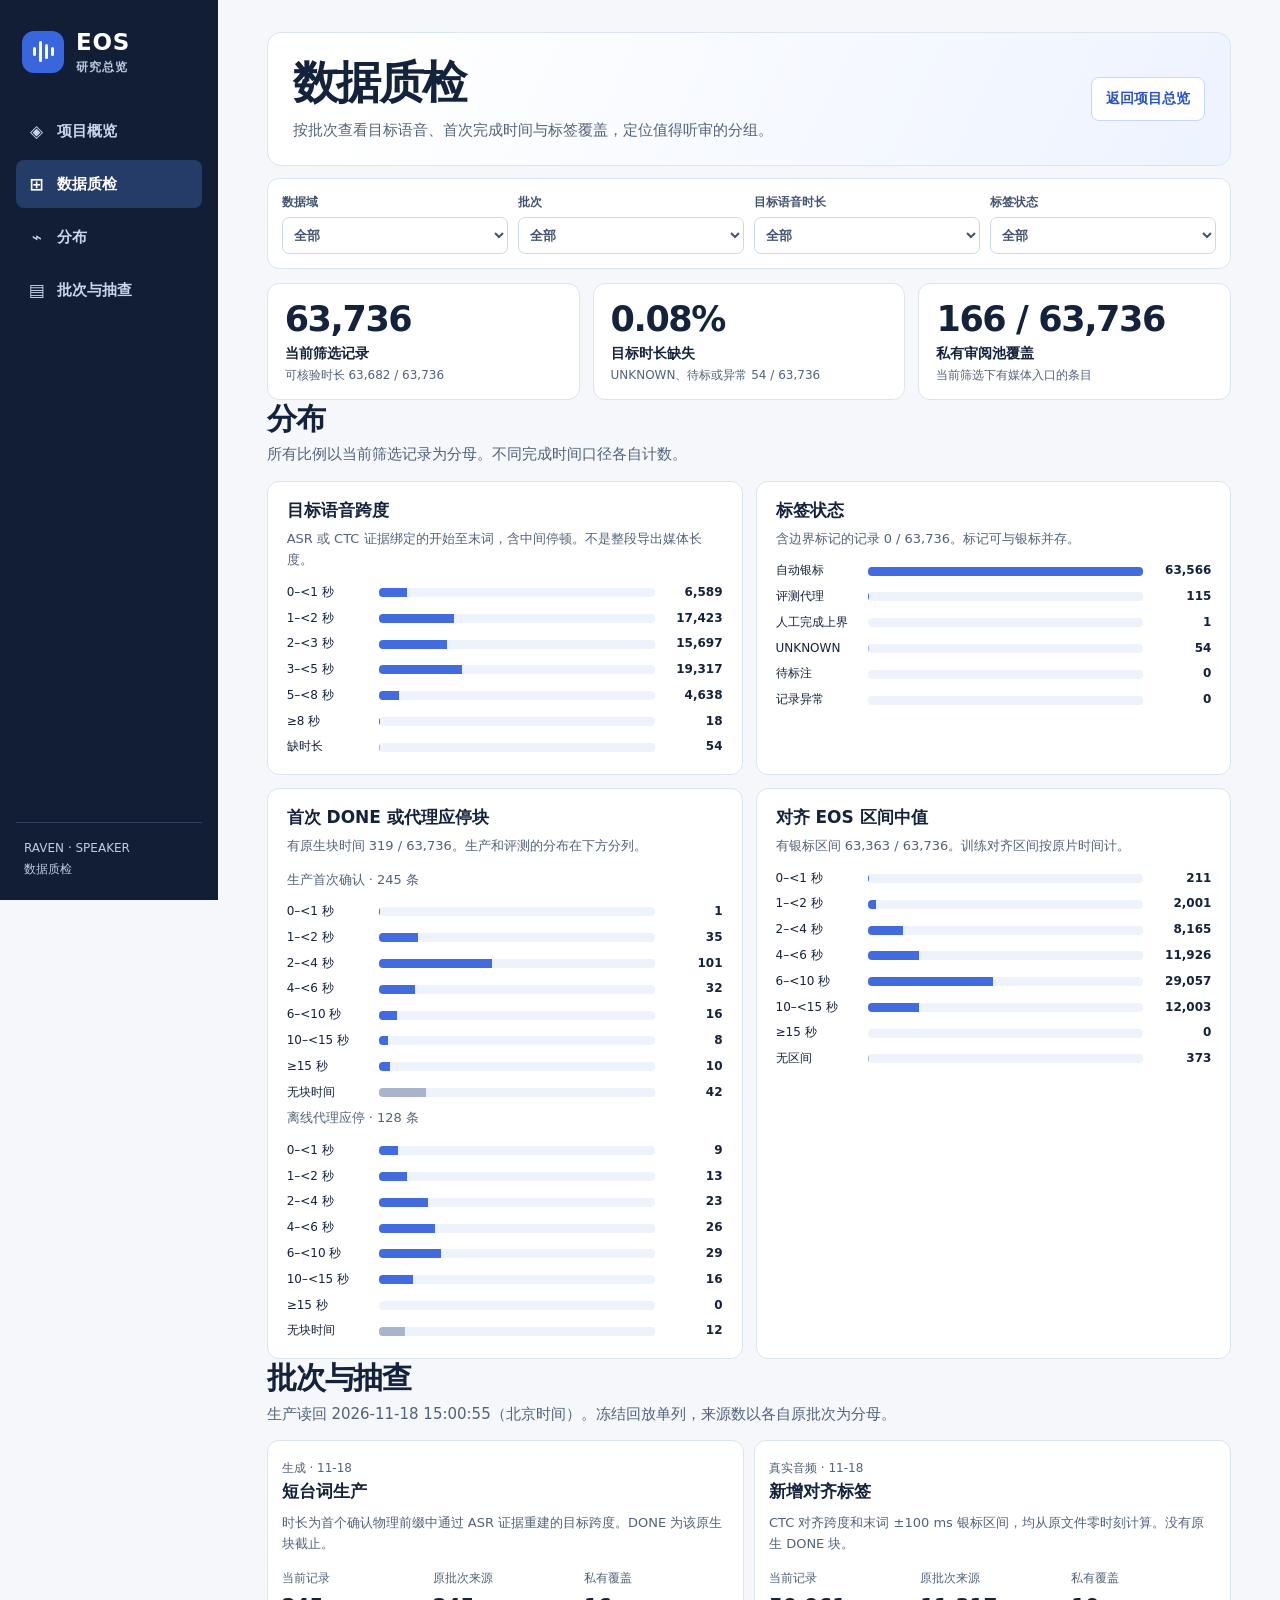
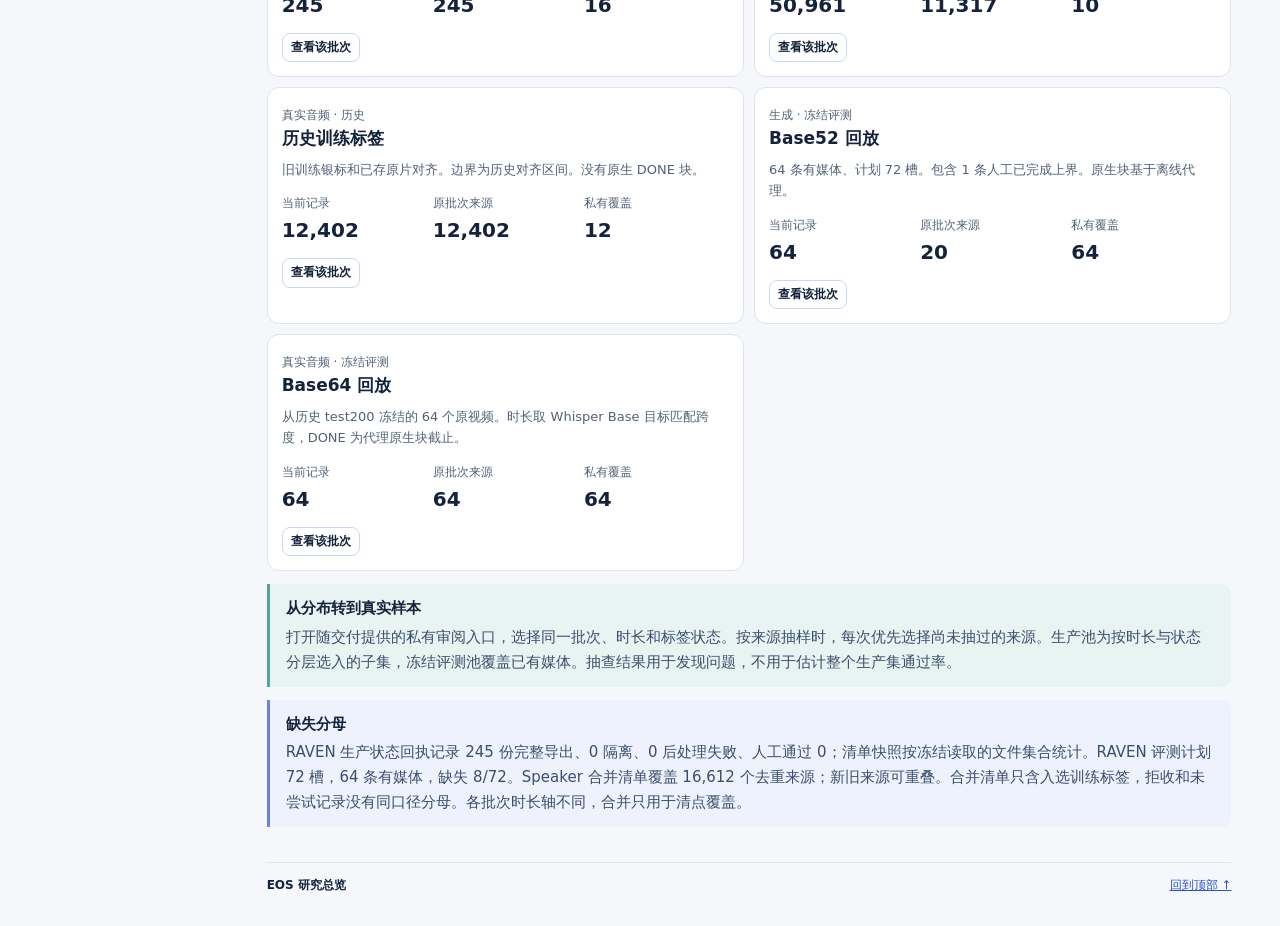
==== quality/index.html @ f236dd6a "Add aggregate EOS data quality dashboard" ====
<!doctype html>
<html lang="zh-CN">
<head>
  <meta charset="utf-8">
  <meta name="viewport" content="width=device-width, initial-scale=1">
  <meta name="description" content="按批次查看 EOS 数据的目标语音时长、完成时间、标签分布与抽查覆盖。">
  <title>数据质检 · EOS 研究总览</title>
  <link rel="stylesheet" href="../styles.css">
  <link rel="stylesheet" href="quality.css">
  <script src="quality.js" defer></script>
</head>
<body>
  <a class="skip" href="#overview">跳到正文</a>
  <div class="shell">
    <aside class="rail">
      <a class="brand" href="../"><span class="mark" aria-hidden="true"><i></i><i></i><i></i><i></i></span><span>EOS<span class="brand-sub">研究总览</span></span></a>
      <nav aria-label="章节">
        <a href="../"><span aria-hidden="true">◈</span>项目概览</a>
        <a href="#overview" aria-current="location"><span aria-hidden="true">⊞</span>数据质检</a>
        <a href="#distributions"><span aria-hidden="true">⌁</span>分布</a>
        <a href="#batches"><span aria-hidden="true">▤</span>批次与抽查</a>
      </nav>
      <div class="rail-foot">RAVEN · SPEAKER<br>数据质检</div>
    </aside>
    <main>
      <header id="overview" class="quality-header">
        <div><h1>数据质检</h1><p>按批次查看目标语音、首次完成时间与标签覆盖，定位值得听审的分组。</p></div>
        <a class="button secondary" href="../">返回项目总览</a>
      </header>
      <p id="loading" role="status">正在读取聚合数据…</p>
      <div id="dashboard" hidden>
        <div class="panel filters quality-filters">
          <label>数据域<select id="q-domain"><option value="">全部</option><option>RAVEN</option><option>Speaker</option></select></label>
          <label>批次<select id="q-batch"><option value="">全部</option></select></label>
          <label>目标语音时长<select id="q-duration"></select></label>
          <label>标签状态<select id="q-status"></select></label>
        </div>
        <div class="metrics" aria-live="polite">
          <div><strong id="q-n"></strong><b>当前筛选记录</b><small id="q-known"></small></div>
          <div><strong id="q-missing"></strong><b>目标时长缺失</b><small id="q-state"></small></div>
          <div><strong id="q-playable"></strong><b>私有审阅池覆盖</b><small>当前筛选下有媒体入口的条目</small></div>
        </div>
        <section id="distributions">
          <div class="section-head"><h2>分布</h2><p>所有比例以当前筛选记录为分母。不同完成时间口径各自计数。</p></div>
          <div class="pair quality-charts">
            <article class="panel"><h3>目标语音跨度</h3><p>ASR 或 CTC 证据绑定的开始至末词，含中间停顿。不是整段导出媒体长度。</p><div id="speech-chart"></div></article>
            <article class="panel"><h3>标签状态</h3><p id="label-note"></p><div id="status-chart"></div></article>
            <article class="panel"><h3>首次 DONE 或代理应停块</h3><p id="done-note"></p><div id="done-chart"></div><div id="proxy-chart"></div></article>
            <article class="panel"><h3>对齐 EOS 区间中值</h3><p id="interval-note"></p><div id="interval-chart"></div></article>
          </div>
        </section>
        <section id="batches">
          <div class="section-head"><h2>批次与抽查</h2><p id="snapshot"></p></div>
          <div id="batch-grid" class="batch-grid"></div>
          <div class="callout review-tip"><b>从分布转到真实样本</b>
            <p>打开随交付提供的私有审阅入口，选择同一批次、时长和标签状态。按来源抽样时，每次优先选择尚未抽过的来源。生产池为按时长与状态分层选入的子集，冻结评测池覆盖已有媒体。抽查结果用于发现问题，不用于估计整个生产集通过率。</p>
          </div>
          <div class="callout"><b>缺失分母</b><p id="quality-notes"></p></div>
        </section>
      </div>
      <footer><b>EOS 研究总览</b><a href="#overview">回到顶部 ↑</a></footer>
    </main>
  </div>
</body>
</html>
---- styles.css ----
:root{color-scheme:light;--bg:#f5f7fb;--white:#fff;--ink:#14223b;--muted:#52627a;--nav:#111e35;--line:#dce4ef;--accent:#2853c5;--light:#edf2ff;--mint:#087b72;--hit:#426be0;--early:#e5a650;--late:#54afa2;--miss:#d6dfee;--font:Inter,-apple-system,BlinkMacSystemFont,"PingFang SC","Microsoft YaHei",system-ui,sans-serif}
*{box-sizing:border-box}html{scroll-behavior:smooth}body{margin:0;background:var(--bg);color:var(--ink);font:15px/1.65 var(--font)}a{color:var(--accent)}button,input,select{font:inherit;color:inherit}button{cursor:pointer}button:disabled{cursor:default;opacity:.45}a:focus-visible,button:focus-visible,input:focus-visible,select:focus-visible,[tabindex]:focus-visible{outline:3px solid #5978dc;outline-offset:3px}[hidden]{display:none!important}.skip{position:fixed;top:8px;left:8px;z-index:9;background:white;padding:8px;transform:translateY(-160%)}.skip:focus{transform:none}
.shell{display:grid;grid-template-columns:218px minmax(0,1fr);min-height:100vh}.rail{position:sticky;top:0;align-self:start;height:100dvh;display:flex;flex-direction:column;background:var(--nav);color:#fff;padding:27px 16px 19px}.brand{display:flex;align-items:center;gap:12px;margin:2px 6px 33px;text-decoration:none;color:white;font-size:23px;letter-spacing:.03em;font-weight:810;line-height:1.18}.brand-sub{display:block;font-size:12px;letter-spacing:.09em;color:#b9c6de;margin-top:4px}.mark{display:flex;align-items:center;justify-content:center;gap:3px;width:42px;height:42px;border-radius:12px;background:#3965dd}.mark i{height:9px;width:3px;background:#fff;border-radius:4px}.mark i:nth-child(2){height:21px}.mark i:nth-child(3){height:15px}.rail nav{display:grid;gap:5px}.rail nav a{display:flex;gap:11px;align-items:center;color:#c8d4e9;padding:10px 11px;border-radius:8px;text-decoration:none;font-weight:620;white-space:nowrap}.rail nav a span{font-size:17px;width:19px;text-align:center}.rail nav a:hover,.rail nav a[aria-current]{background:#253c68;color:white}.rail-foot{margin-top:auto;border-top:1px solid #324260;padding:15px 8px 0;color:#c0cce1;font-size:12px;line-height:1.8}.rail-foot span{margin-left:5px}
main{width:100%;max-width:1510px;margin:auto;padding:32px clamp(20px,3.8vw,64px) 18px}section[id],header[id],#thresholds{scroll-margin-top:28px}h1,h2,h3,p{margin:0}h2{font-size:clamp(24px,3.1vw,30px);letter-spacing:-.035em;line-height:1.25}h3{font-size:17px;line-height:1.4}.hero{position:relative;display:grid;grid-template-columns:minmax(0,1.35fr) minmax(280px,1fr);gap:clamp(18px,3vw,48px);align-items:center;padding:clamp(24px,4vw,56px);background:linear-gradient(125deg,#fff 20%,#eff4ff 100%);border:1px solid #dbe5f6;border-radius:19px}.hero h1{font-size:clamp(31px,4vw,60px);line-height:1.16;letter-spacing:-.055em}.hero h1 span{display:block;margin-top:5px}.hero p{color:var(--muted);max-width:43ch;margin-top:17px;font-size:clamp(14px,1.3vw,17px)}.actions{display:flex;flex-wrap:wrap;gap:9px;margin-top:23px}.button{display:inline-flex;align-items:center;gap:13px;text-decoration:none;padding:9px 14px;border:1px solid transparent;border-radius:8px;font-size:14px;font-weight:700}.button.primary{background:var(--accent);color:white}.button.primary:hover{background:#1e449f}.button.secondary{background:white;border-color:#c9d8f1}.hero-chart{background:#ffffffce;border:1px solid #d7e2f6;border-radius:14px;padding:20px;min-width:0;box-shadow:0 7px 26px #1631690a}.hero-chart h2{font-size:15px;font-weight:750;letter-spacing:0;margin-bottom:12px}.hero-row{display:flex;align-items:baseline;justify-content:space-between;gap:10px;margin-top:8px}.hero-row b{font-size:13px}.hero-row strong{font-size:26px;white-space:nowrap;letter-spacing:-.04em;font-variant-numeric:tabular-nums}.hero-row strong span{font-size:14px;color:var(--muted)}.stack,.curve-bar{display:flex;gap:2px;height:11px;overflow:hidden;border-radius:5px;background:var(--bg)}.stack i:first-child,.hit{background:var(--hit)}.stack i:nth-child(2),.early{background:var(--early)}.stack i:nth-child(3),.miss{background:var(--miss)}.late{background:var(--late)}.legend{display:flex;flex-wrap:wrap;gap:7px 16px;color:var(--muted);font-size:12px;margin-top:12px}.legend span{display:inline-flex;gap:6px;align-items:center}.legend i{height:9px;width:9px;border-radius:2px}
.metrics{display:grid;grid-template-columns:repeat(3,minmax(0,1fr));gap:13px;margin-top:14px}.metrics div,.panel,.eval-summary article,.open-grid article{background:white;border:1px solid var(--line);border-radius:12px}.metrics div{display:grid;gap:1px;padding:13px 17px}.metrics strong,.eval-summary strong{font-size:clamp(23px,3vw,35px);font-weight:790;letter-spacing:-.04em;line-height:1.26;font-variant-numeric:tabular-nums}.metrics b{font-size:14px}.metrics small,small{color:var(--muted);font-size:12px}
main>section{margin-top:40px}.section-head{margin-bottom:14px}.section-head p,.explain,.panel p{color:var(--muted)}.section-head p{margin-top:5px}.pair{display:grid;grid-template-columns:repeat(2,minmax(0,1fr));gap:13px}.panel{padding:17px 19px;min-width:0}.panel p{margin-top:8px}.panel dl{margin:14px 0 6px;display:grid;grid-template-columns:repeat(3,minmax(0,1fr));gap:6px}.panel dt{color:var(--muted);font-size:12px}.panel dd{margin:0;font-weight:760;font-size:22px;font-variant-numeric:tabular-nums}.callout{background:#edf2fd;border-left:3px solid #6983dc;border-radius:0 9px 9px 0;padding:12px 16px;margin-top:13px}.callout p{margin-top:4px;color:#3b4e6d}.architecture h3 span{font:700 12px/1.4 var(--font);border-radius:20px;padding:4px 9px;margin-left:6px;color:#314e9b;background:var(--light)}.explain{margin:12px 0}
.table-box{overflow:auto;border:1px solid var(--line);border-radius:9px;background:white}table{width:100%;min-width:700px;border-collapse:collapse;font-size:13px;text-align:left}th,td{padding:10px 9px;border-bottom:1px solid #e9edf4;vertical-align:top}th{background:#f3f6fb;font-size:12px;color:#455775;white-space:nowrap}tbody tr:last-child td{border-bottom:none}tbody tr:hover{background:#f8faff}tbody td:not(:first-child){font-variant-numeric:tabular-nums}.training-table td:first-child{font-weight:720;min-width:110px}.training-table td:nth-child(2){width:32%}.training-table td:nth-child(3){width:28%}
.eval-summary{display:grid;grid-template-columns:repeat(3,minmax(0,1fr));gap:13px}.eval-summary article{padding:14px 17px}.eval-summary strong{display:block;margin:2px 0}.eval-summary p{font-size:13px;color:var(--muted)}.matrix,.probe,.findings{margin-top:14px}.matrix-title{display:flex;flex-wrap:wrap;justify-content:space-between;align-items:baseline;gap:8px}.matrix-title a{font-size:12px;text-underline-offset:3px}.filters{display:grid;grid-template-columns:repeat(4,minmax(0,1fr));gap:10px;margin-top:12px}.filters label,.slider{display:grid;gap:4px;font-size:12px;font-weight:680;color:#435370}.filters select,.filters input{font-size:13px;width:100%;min-width:0;height:37px;background:#fff;border:1px solid #cbd7e8;border-radius:7px;padding:0 7px}.matrix-toolbar,.pager{display:flex;gap:10px;align-items:center;justify-content:space-between;margin:9px 1px;color:var(--muted);font-size:12px}.check{display:flex;gap:6px;align-items:center}.check input{accent-color:var(--accent);width:16px;height:16px}.name{border:0;background:none;text-align:left;padding:0;color:var(--accent);font-weight:700;font-size:13px;overflow-wrap:anywhere}.name:hover{text-decoration:underline}.weight{display:block;font-size:11px;color:var(--muted);overflow-wrap:anywhere}.num{white-space:nowrap}.flag{font-size:11px;white-space:nowrap;padding:2px 5px;border-radius:4px;background:#e7f4f1;color:#155b56}.flag.diag{background:#f9eedd;color:#6f4915}.pager{justify-content:flex-end;margin-bottom:0}.pager button{border:1px solid #cad6e9;background:#fff;border-radius:6px;padding:4px 10px}.probe p{font-size:13px}.curve-title{display:flex;flex-wrap:wrap;justify-content:space-between;gap:6px;margin-top:11px;overflow-wrap:anywhere}.curve-title output{font-size:13px;font-variant-numeric:tabular-nums}.slider{margin:8px 0}.slider input{width:100%;accent-color:var(--accent)}.curve-bar{height:16px}
.log-layout{display:grid;grid-template-columns:minmax(0,166px) minmax(0,1fr);gap:18px;padding:0;overflow:hidden}.log-layout nav{display:grid;grid-template-columns:repeat(2,1fr);align-content:start;gap:4px;padding:13px 10px;background:#f1f5fd}.log-layout nav a{display:block;text-align:center;color:#405474;border-radius:6px;white-space:nowrap;padding:5px 4px;font-size:12px;text-decoration:none;font-variant-numeric:tabular-nums}.log-layout nav a:hover,.log-layout nav a[aria-current]{background:#dfe8ff;color:#1743a6;font-weight:750}.log-layout article{padding:16px 17px 16px 0}.log-layout h3{margin:4px 0 10px}.log-layout time{font-size:12px;color:var(--accent);font-weight:700}.log-layout dl{display:grid;grid-template-columns:4.5em 1fr;gap:7px 12px;margin:0}.log-layout dt{font-size:13px;font-weight:750}.log-layout dd{margin:0;color:var(--muted)}.open-grid{display:grid;grid-template-columns:repeat(2,minmax(0,1fr));gap:13px}.open-grid article{padding:15px}.open-grid p{margin-top:5px;color:var(--muted)}footer{display:flex;flex-wrap:wrap;align-items:center;justify-content:space-between;gap:8px;margin-top:35px;border-top:1px solid var(--line);padding:13px 0;color:var(--muted);font-size:12px}footer b{color:var(--ink)}
@media(max-width:1080px){.shell{grid-template-columns:174px minmax(0,1fr)}.rail{padding-inline:12px}.hero{padding:25px;gap:17px}.filters{grid-template-columns:repeat(2,minmax(0,1fr))}}
@media(max-width:760px){.shell{display:block}.rail{height:auto;padding:9px 13px 7px;z-index:5;gap:6px}.brand{margin:0;gap:7px;font-size:18px}.mark{width:29px;height:29px;border-radius:7px}.brand-sub{display:inline;margin-left:7px;font-size:11px}.rail nav{display:flex;overflow-x:auto;gap:2px;scrollbar-width:thin}.rail nav a{display:block;padding:5px 7px;font-size:12px}.rail nav a span,.rail-foot{display:none}main{padding:14px 13px}.hero{grid-template-columns:1fr;padding:18px;gap:17px}.hero h1 span{display:inline;margin:0 0 0 3px}.hero p{margin-top:9px}.actions{margin-top:13px}.hero-chart{padding:12px}.hero-row strong{font-size:22px}.metrics,.eval-summary,.pair,.open-grid{gap:7px}.metrics div,.eval-summary article{padding:9px}.metrics b{font-size:12px}.metrics small,.eval-summary small{font-size:11px}.metrics strong{font-size:23px}.panel{padding:13px}.section-head{margin-bottom:9px}main>section{margin-top:28px}section[id],header[id],#thresholds{scroll-margin-top:83px}.log-layout{grid-template-columns:1fr;gap:0;padding:0}.log-layout nav{display:flex;overflow:auto;gap:3px;padding:8px}.log-layout nav a{padding:5px 8px}.log-layout article{padding:12px}.table-box table{min-width:660px}}
@media(max-width:440px){.pair,.open-grid{grid-template-columns:1fr}.metrics div,.eval-summary article{padding:7px}.metrics strong,.eval-summary strong{font-size:20px}.eval-summary p{font-size:11px}.matrix-toolbar{align-items:start}.log-layout dl{grid-template-columns:3.7em 1fr;gap:6px 8px}}
@media(prefers-reduced-motion:reduce){html{scroll-behavior:auto}}

.quality-entry{display:flex;align-items:center;justify-content:space-between;flex-wrap:wrap;gap:10px}
---- quality/quality.css ----
.quality-entry,.quality-header{display:flex;flex-wrap:wrap;justify-content:space-between;align-items:center;gap:12px}
.quality-header{padding:22px 25px;background:linear-gradient(115deg,#fff 10%,#edf3ff 100%);border:1px solid var(--line);border-radius:14px}
.quality-header h1{font-size:clamp(27px,4vw,45px);line-height:1.25;letter-spacing:-.04em}.quality-header p{color:var(--muted);margin-top:7px}
.quality-filters{margin-top:12px;padding:14px}.quality-charts .panel p{font-size:13px;margin:5px 0 12px}.hist{display:grid;gap:6px}.hist-row{display:grid;grid-template-columns:minmax(76px,7em) minmax(0,1fr) 5em;gap:8px;align-items:center;font-size:12px}.hist-row .track{background:#eef3fb;height:9px;border-radius:4px;overflow:hidden}.hist-row .track i{background:var(--hit);height:100%;display:block}.hist-row.missing .track i{background:#a7b4cb}.hist-row strong{text-align:right;font-variant-numeric:tabular-nums}
.batch-grid{display:grid;grid-template-columns:repeat(2,minmax(0,1fr));gap:10px}.batch-grid .panel{padding:14px}.batch-grid .panel p{font-size:13px}.batch-grid .panel dd{font-size:20px}.batch-grid .panel .button{margin-top:5px;padding:4px 8px;font-size:12px}.review-tip{background:#e7f4f1;border-color:#52a69d}
.review-layout{display:grid;grid-template-columns:minmax(220px,29%) minmax(0,1fr);gap:12px;margin-top:12px}.sample-list{max-height:59vh;overflow:auto;padding:0}.sample-list button{width:100%;display:block;border:0;border-bottom:1px solid var(--line);background:white;text-align:left;padding:7px 11px}.sample-list button[aria-current]{background:#eaf0ff;color:#224799}.sample-list small{display:block;line-height:1.4}.review-numbers{display:flex;gap:8px;flex-wrap:wrap;margin-top:12px}.review-numbers span{padding:4px 8px;border-radius:5px;background:#eef2fa;font-size:12px}.media-controls{display:flex;gap:6px;flex-wrap:wrap;margin-top:10px}.media-controls button,.draw-button{border:1px solid #cbd7ed;border-radius:7px;padding:5px 9px;background:white;color:var(--accent);font-weight:700;font-size:12px}.draw-button{background:var(--accent);color:white;padding:7px 11px}
.player video,.player audio{display:block;width:100%;margin-top:8px}.player video{background:#16223a;max-height:360px;border-radius:8px}.player p,.review-detail p{overflow-wrap:anywhere}.timeline{position:relative;height:20px;margin-top:12px;border-radius:5px;background:#ecf1f9;overflow:hidden;cursor:crosshair}.timeline .span{position:absolute;top:4px;height:12px;background:#81bdaf;border-radius:3px}.timeline .interval{position:absolute;top:1px;height:18px;background:#e4b15f}.timeline .marker,.timeline .cursor{position:absolute;top:0;width:2px;height:100%;background:#2047b7}.timeline .cursor{background:#172338}.timeline-legend{display:flex;flex-wrap:wrap;gap:6px 14px;margin:5px 0 8px;color:var(--muted);font-size:12px}.timeline-legend strong{color:var(--ink)}
.review-meta{margin:10px 0 0;display:grid;grid-template-columns:6em minmax(0,1fr);gap:5px;font-size:13px}.review-meta dt{font-weight:700}.review-meta dd{margin:0;color:var(--muted);overflow-wrap:anywhere}.review-target{color:var(--ink)!important;font-size:17px;font-weight:700}
@media(max-width:760px){.quality-header{padding:13px}.review-layout,.batch-grid{grid-template-columns:1fr}.sample-list{max-height:200px}.hist-row{grid-template-columns:6.7em minmax(0,1fr) 4.2em;gap:6px}}
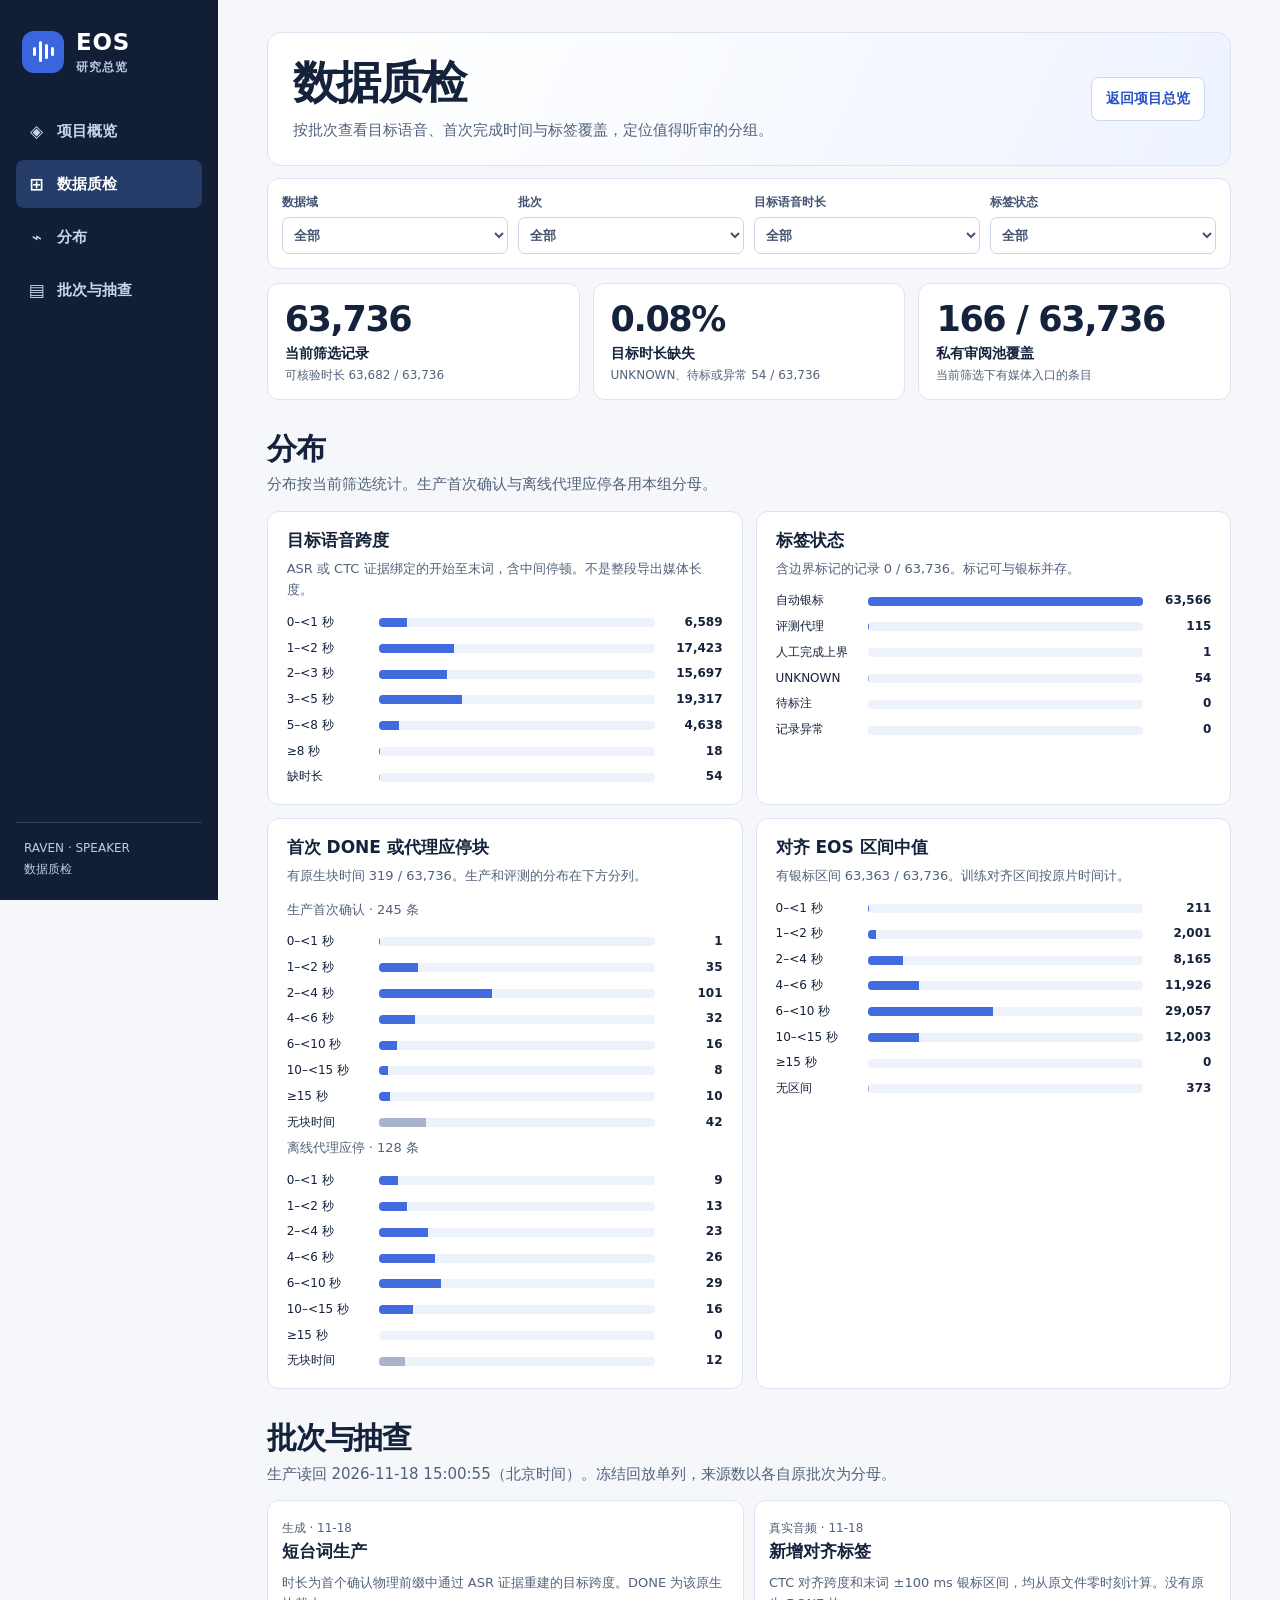
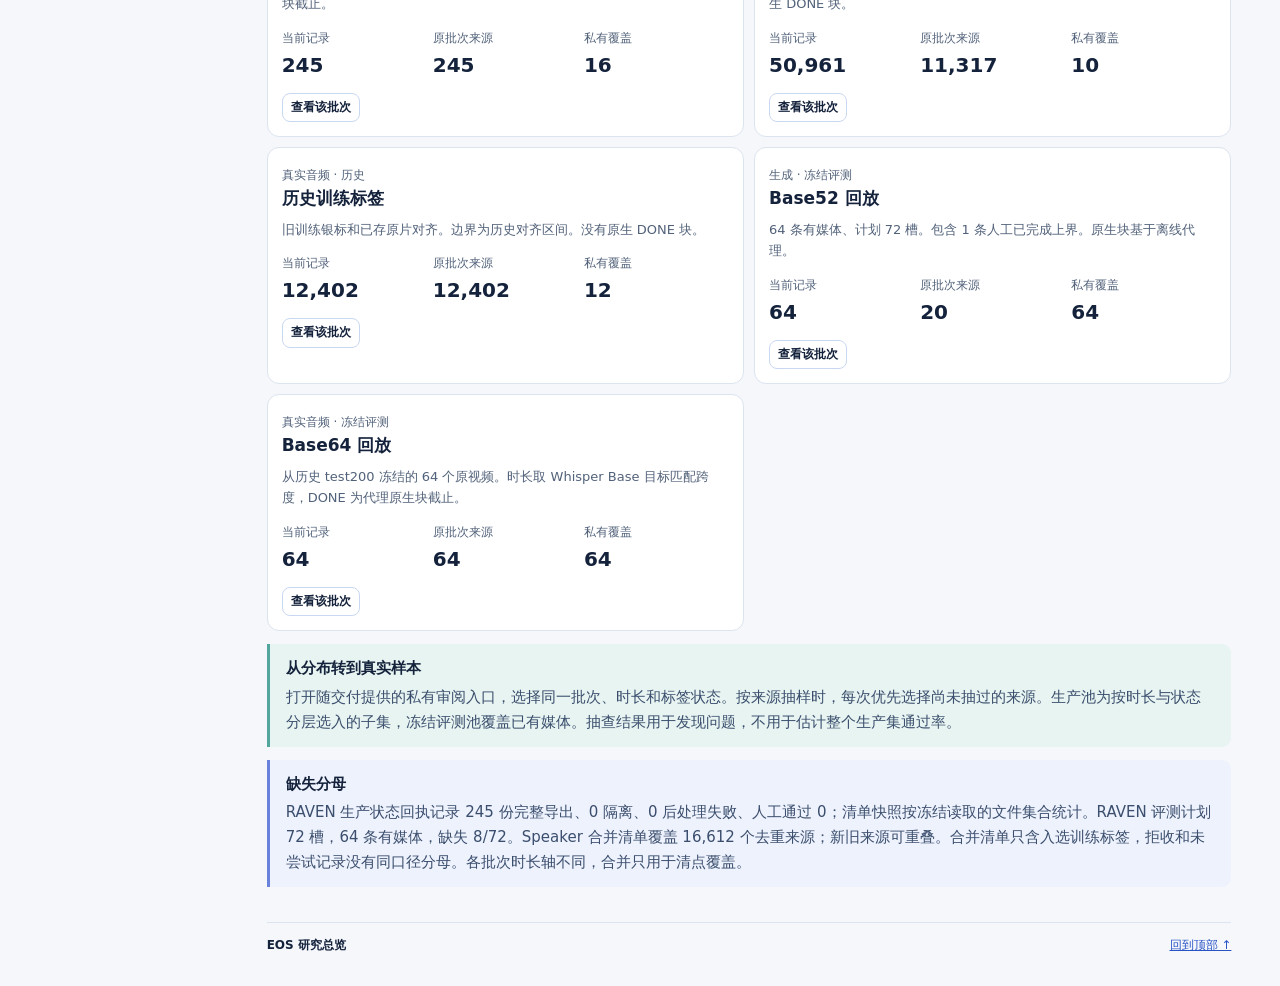
==== commit cced6041: "Clarify quality histogram denominators and spacing" ====
--- a/quality/index.html
+++ b/quality/index.html
@@ -41,7 +41,7 @@
           <div><strong id="q-playable"></strong><b>私有审阅池覆盖</b><small>当前筛选下有媒体入口的条目</small></div>
         </div>
         <section id="distributions">
-          <div class="section-head"><h2>分布</h2><p>所有比例以当前筛选记录为分母。不同完成时间口径各自计数。</p></div>
+          <div class="section-head"><h2>分布</h2><p>分布按当前筛选统计。生产首次确认与离线代理应停各用本组分母。</p></div>
           <div class="pair quality-charts">
             <article class="panel"><h3>目标语音跨度</h3><p>ASR 或 CTC 证据绑定的开始至末词，含中间停顿。不是整段导出媒体长度。</p><div id="speech-chart"></div></article>
             <article class="panel"><h3>标签状态</h3><p id="label-note"></p><div id="status-chart"></div></article>
--- a/quality/quality.css
+++ b/quality/quality.css
@@ -7,3 +7,4 @@
 .player video,.player audio{display:block;width:100%;margin-top:8px}.player video{background:#16223a;max-height:360px;border-radius:8px}.player p,.review-detail p{overflow-wrap:anywhere}.timeline{position:relative;height:20px;margin-top:12px;border-radius:5px;background:#ecf1f9;overflow:hidden;cursor:crosshair}.timeline .span{position:absolute;top:4px;height:12px;background:#81bdaf;border-radius:3px}.timeline .interval{position:absolute;top:1px;height:18px;background:#e4b15f}.timeline .marker,.timeline .cursor{position:absolute;top:0;width:2px;height:100%;background:#2047b7}.timeline .cursor{background:#172338}.timeline-legend{display:flex;flex-wrap:wrap;gap:6px 14px;margin:5px 0 8px;color:var(--muted);font-size:12px}.timeline-legend strong{color:var(--ink)}
 .review-meta{margin:10px 0 0;display:grid;grid-template-columns:6em minmax(0,1fr);gap:5px;font-size:13px}.review-meta dt{font-weight:700}.review-meta dd{margin:0;color:var(--muted);overflow-wrap:anywhere}.review-target{color:var(--ink)!important;font-size:17px;font-weight:700}
 @media(max-width:760px){.quality-header{padding:13px}.review-layout,.batch-grid{grid-template-columns:1fr}.sample-list{max-height:200px}.hist-row{grid-template-columns:6.7em minmax(0,1fr) 4.2em;gap:6px}}
+#dashboard>section{margin-top:30px}@media(max-width:760px){#dashboard>section{margin-top:22px}}
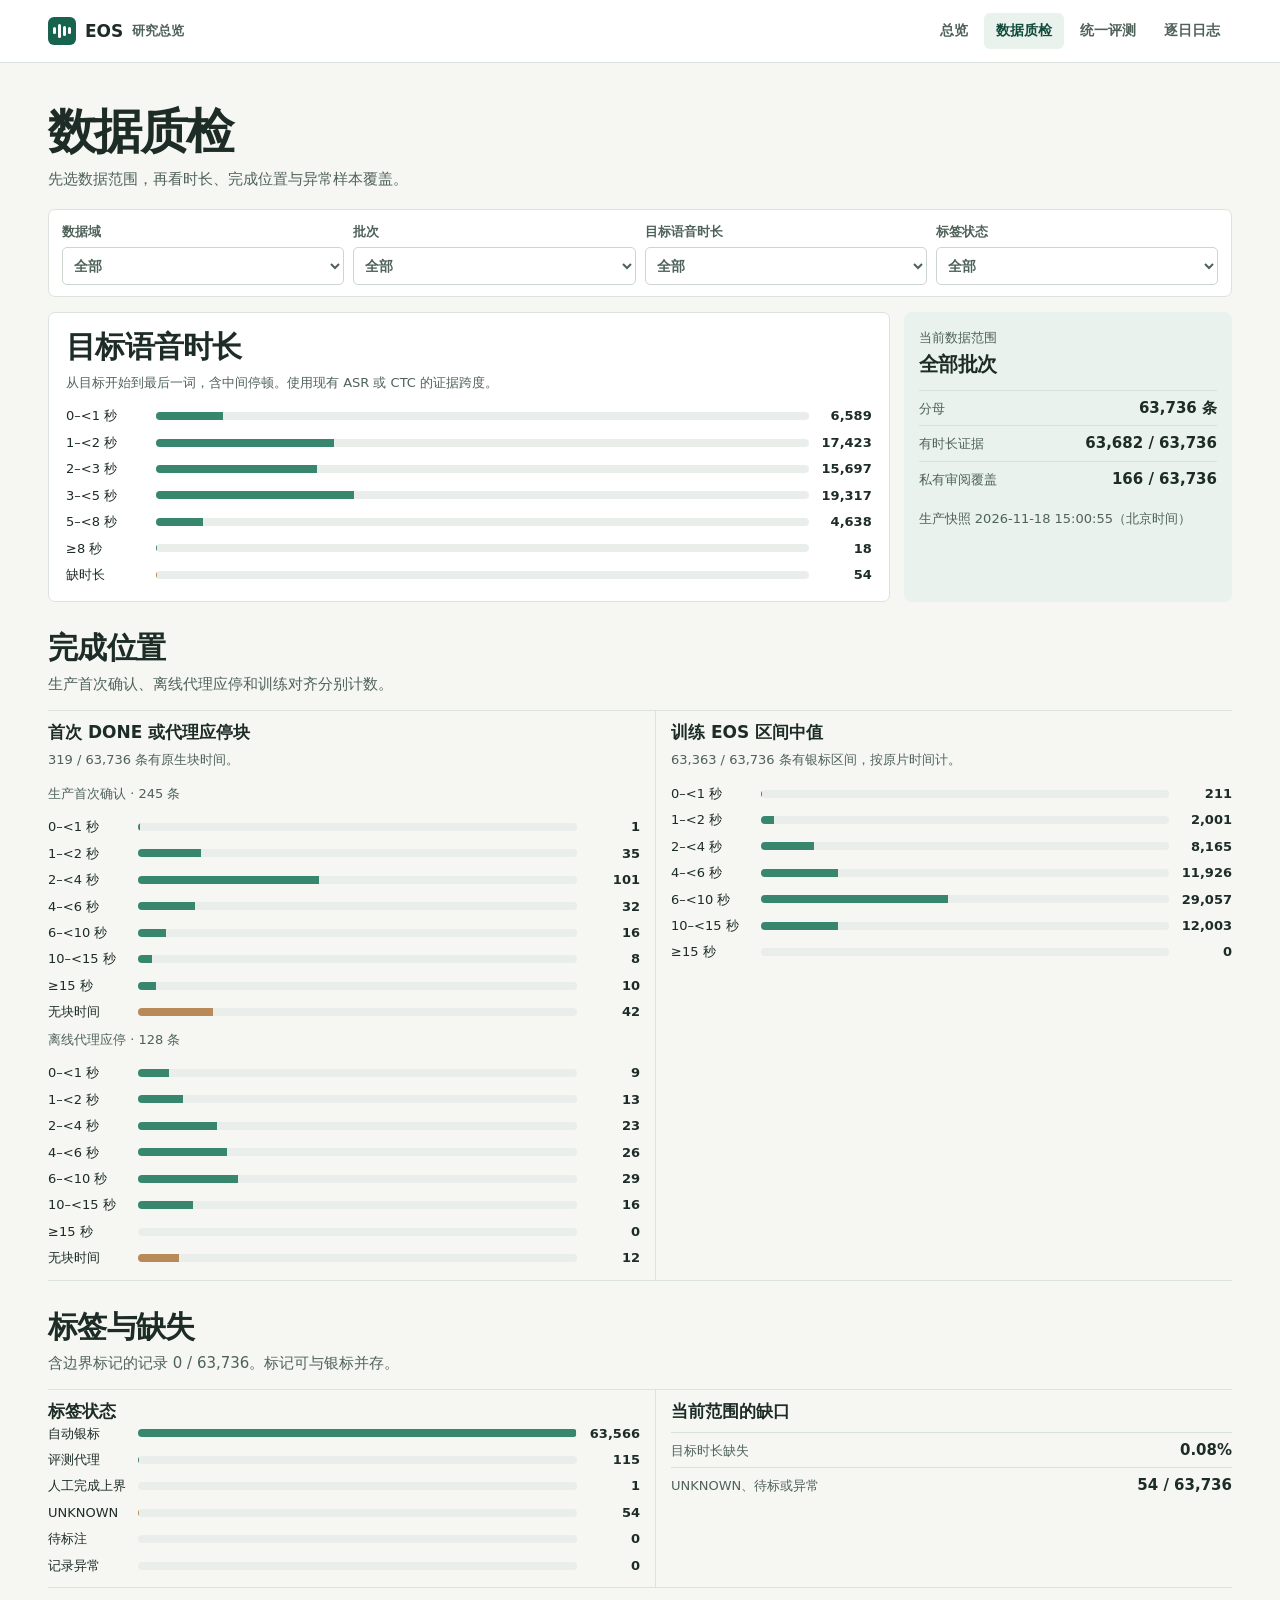
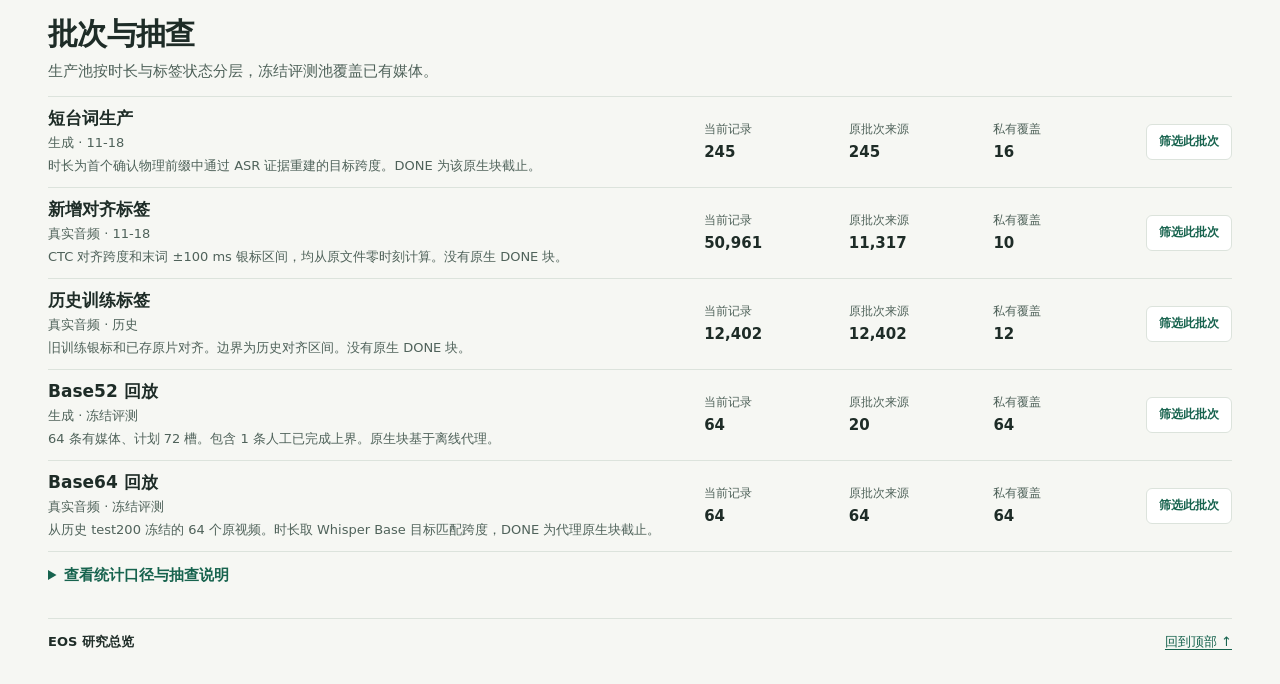
==== commit 17328b6d: "Reorganize EOS overview and quality workspaces" ====
--- a/quality/index.html
+++ b/quality/index.html
@@ -11,55 +11,80 @@
 </head>
 <body>
   <a class="skip" href="#overview">跳到正文</a>
-  <div class="shell">
-    <aside class="rail">
-      <a class="brand" href="../"><span class="mark" aria-hidden="true"><i></i><i></i><i></i><i></i></span><span>EOS<span class="brand-sub">研究总览</span></span></a>
-      <nav aria-label="章节">
-        <a href="../"><span aria-hidden="true">◈</span>项目概览</a>
-        <a href="#overview" aria-current="location"><span aria-hidden="true">⊞</span>数据质检</a>
-        <a href="#distributions"><span aria-hidden="true">⌁</span>分布</a>
-        <a href="#batches"><span aria-hidden="true">▤</span>批次与抽查</a>
+  <header class="site-header">
+    <div class="site-inner">
+      <a class="brand" href="../"><span class="mark" aria-hidden="true"><i></i><i></i><i></i><i></i></span>EOS <span>研究总览</span></a>
+      <nav class="site-nav" aria-label="站点导航">
+        <a href="../">总览</a>
+        <a href="./" aria-current="page">数据质检</a>
+        <a href="../#evaluation">统一评测</a>
+        <a href="../#log">逐日日志</a>
       </nav>
-      <div class="rail-foot">RAVEN · SPEAKER<br>数据质检</div>
-    </aside>
-    <main>
-      <header id="overview" class="quality-header">
-        <div><h1>数据质检</h1><p>按批次查看目标语音、首次完成时间与标签覆盖，定位值得听审的分组。</p></div>
-        <a class="button secondary" href="../">返回项目总览</a>
-      </header>
-      <p id="loading" role="status">正在读取聚合数据…</p>
-      <div id="dashboard" hidden>
-        <div class="panel filters quality-filters">
+    </div>
+  </header>
+  <main id="overview">
+    <header class="page-heading">
+      <h1>数据质检</h1>
+      <p>先选数据范围，再看时长、完成位置与异常样本覆盖。</p>
+    </header>
+    <p id="loading" role="status">正在读取聚合数据…</p>
+    <div id="dashboard" hidden>
+      <section class="filter-panel" aria-label="数据筛选">
+        <div class="filters">
           <label>数据域<select id="q-domain"><option value="">全部</option><option>RAVEN</option><option>Speaker</option></select></label>
           <label>批次<select id="q-batch"><option value="">全部</option></select></label>
           <label>目标语音时长<select id="q-duration"></select></label>
           <label>标签状态<select id="q-status"></select></label>
         </div>
-        <div class="metrics" aria-live="polite">
-          <div><strong id="q-n"></strong><b>当前筛选记录</b><small id="q-known"></small></div>
-          <div><strong id="q-missing"></strong><b>目标时长缺失</b><small id="q-state"></small></div>
-          <div><strong id="q-playable"></strong><b>私有审阅池覆盖</b><small>当前筛选下有媒体入口的条目</small></div>
+      </section>
+      <section class="quality-core" id="distributions">
+        <aside class="scope" aria-labelledby="q-scope">
+          <p>当前数据范围</p>
+          <h2 id="q-scope"></h2>
+          <dl aria-live="polite">
+            <div><dt>分母</dt><dd id="q-n"></dd></div>
+            <div><dt>有时长证据</dt><dd id="q-known"></dd></div>
+            <div><dt>私有审阅覆盖</dt><dd id="q-playable"></dd></div>
+          </dl>
+          <p id="snapshot"></p>
+        </aside>
+        <article class="primary-chart">
+          <h2>目标语音时长</h2>
+          <p>从目标开始到最后一词，含中间停顿。使用现有 ASR 或 CTC 的证据跨度。</p>
+          <div id="speech-chart"></div>
+        </article>
+      </section>
+      <section class="quality-section" aria-labelledby="time-title">
+        <div class="section-head"><h2 id="time-title">完成位置</h2><p>生产首次确认、离线代理应停和训练对齐分别计数。</p></div>
+        <div class="chart-grid">
+          <article><h3>首次 DONE 或代理应停块</h3><p id="done-note"></p><div id="done-chart"></div><div id="proxy-chart"></div></article>
+          <article><h3>训练 EOS 区间中值</h3><p id="interval-note"></p><div id="interval-chart"></div></article>
         </div>
-        <section id="distributions">
-          <div class="section-head"><h2>分布</h2><p>分布按当前筛选统计。生产首次确认与离线代理应停各用本组分母。</p></div>
-          <div class="pair quality-charts">
-            <article class="panel"><h3>目标语音跨度</h3><p>ASR 或 CTC 证据绑定的开始至末词，含中间停顿。不是整段导出媒体长度。</p><div id="speech-chart"></div></article>
-            <article class="panel"><h3>标签状态</h3><p id="label-note"></p><div id="status-chart"></div></article>
-            <article class="panel"><h3>首次 DONE 或代理应停块</h3><p id="done-note"></p><div id="done-chart"></div><div id="proxy-chart"></div></article>
-            <article class="panel"><h3>对齐 EOS 区间中值</h3><p id="interval-note"></p><div id="interval-chart"></div></article>
-          </div>
-        </section>
-        <section id="batches">
-          <div class="section-head"><h2>批次与抽查</h2><p id="snapshot"></p></div>
-          <div id="batch-grid" class="batch-grid"></div>
-          <div class="callout review-tip"><b>从分布转到真实样本</b>
-            <p>打开随交付提供的私有审阅入口，选择同一批次、时长和标签状态。按来源抽样时，每次优先选择尚未抽过的来源。生产池为按时长与状态分层选入的子集，冻结评测池覆盖已有媒体。抽查结果用于发现问题，不用于估计整个生产集通过率。</p>
-          </div>
-          <div class="callout"><b>缺失分母</b><p id="quality-notes"></p></div>
-        </section>
-      </div>
-      <footer><b>EOS 研究总览</b><a href="#overview">回到顶部 ↑</a></footer>
-    </main>
-  </div>
+      </section>
+      <section class="quality-section" aria-labelledby="coverage-title">
+        <div class="section-head"><h2 id="coverage-title">标签与缺失</h2><p id="label-note"></p></div>
+        <div class="chart-grid">
+          <article><h3>标签状态</h3><div id="status-chart"></div></article>
+          <article class="missing-summary">
+            <h3>当前范围的缺口</h3>
+            <dl>
+              <div><dt>目标时长缺失</dt><dd id="q-missing"></dd></div>
+              <div><dt>UNKNOWN、待标或异常</dt><dd id="q-state"></dd></div>
+            </dl>
+          </article>
+        </div>
+      </section>
+      <section class="quality-section" id="batches">
+        <div class="section-head"><h2>批次与抽查</h2><p>生产池按时长与标签状态分层，冻结评测池覆盖已有媒体。</p></div>
+        <div id="batch-grid" class="batch-grid"></div>
+        <details class="method-note">
+          <summary>查看统计口径与抽查说明</summary>
+          <p id="quality-notes"></p>
+          <p>打开随交付提供的本机样本审阅入口，选择同一批次或标签状态。抽查用于发现问题，生产集通过率需另行估计。</p>
+        </details>
+      </section>
+    </div>
+    <footer><b>EOS 研究总览</b><a href="#overview">回到顶部 ↑</a></footer>
+  </main>
 </body>
 </html>
--- a/styles.css
+++ b/styles.css
@@ -1,15 +1,183 @@
-:root{color-scheme:light;--bg:#f5f7fb;--white:#fff;--ink:#14223b;--muted:#52627a;--nav:#111e35;--line:#dce4ef;--accent:#2853c5;--light:#edf2ff;--mint:#087b72;--hit:#426be0;--early:#e5a650;--late:#54afa2;--miss:#d6dfee;--font:Inter,-apple-system,BlinkMacSystemFont,"PingFang SC","Microsoft YaHei",system-ui,sans-serif}
-*{box-sizing:border-box}html{scroll-behavior:smooth}body{margin:0;background:var(--bg);color:var(--ink);font:15px/1.65 var(--font)}a{color:var(--accent)}button,input,select{font:inherit;color:inherit}button{cursor:pointer}button:disabled{cursor:default;opacity:.45}a:focus-visible,button:focus-visible,input:focus-visible,select:focus-visible,[tabindex]:focus-visible{outline:3px solid #5978dc;outline-offset:3px}[hidden]{display:none!important}.skip{position:fixed;top:8px;left:8px;z-index:9;background:white;padding:8px;transform:translateY(-160%)}.skip:focus{transform:none}
-.shell{display:grid;grid-template-columns:218px minmax(0,1fr);min-height:100vh}.rail{position:sticky;top:0;align-self:start;height:100dvh;display:flex;flex-direction:column;background:var(--nav);color:#fff;padding:27px 16px 19px}.brand{display:flex;align-items:center;gap:12px;margin:2px 6px 33px;text-decoration:none;color:white;font-size:23px;letter-spacing:.03em;font-weight:810;line-height:1.18}.brand-sub{display:block;font-size:12px;letter-spacing:.09em;color:#b9c6de;margin-top:4px}.mark{display:flex;align-items:center;justify-content:center;gap:3px;width:42px;height:42px;border-radius:12px;background:#3965dd}.mark i{height:9px;width:3px;background:#fff;border-radius:4px}.mark i:nth-child(2){height:21px}.mark i:nth-child(3){height:15px}.rail nav{display:grid;gap:5px}.rail nav a{display:flex;gap:11px;align-items:center;color:#c8d4e9;padding:10px 11px;border-radius:8px;text-decoration:none;font-weight:620;white-space:nowrap}.rail nav a span{font-size:17px;width:19px;text-align:center}.rail nav a:hover,.rail nav a[aria-current]{background:#253c68;color:white}.rail-foot{margin-top:auto;border-top:1px solid #324260;padding:15px 8px 0;color:#c0cce1;font-size:12px;line-height:1.8}.rail-foot span{margin-left:5px}
-main{width:100%;max-width:1510px;margin:auto;padding:32px clamp(20px,3.8vw,64px) 18px}section[id],header[id],#thresholds{scroll-margin-top:28px}h1,h2,h3,p{margin:0}h2{font-size:clamp(24px,3.1vw,30px);letter-spacing:-.035em;line-height:1.25}h3{font-size:17px;line-height:1.4}.hero{position:relative;display:grid;grid-template-columns:minmax(0,1.35fr) minmax(280px,1fr);gap:clamp(18px,3vw,48px);align-items:center;padding:clamp(24px,4vw,56px);background:linear-gradient(125deg,#fff 20%,#eff4ff 100%);border:1px solid #dbe5f6;border-radius:19px}.hero h1{font-size:clamp(31px,4vw,60px);line-height:1.16;letter-spacing:-.055em}.hero h1 span{display:block;margin-top:5px}.hero p{color:var(--muted);max-width:43ch;margin-top:17px;font-size:clamp(14px,1.3vw,17px)}.actions{display:flex;flex-wrap:wrap;gap:9px;margin-top:23px}.button{display:inline-flex;align-items:center;gap:13px;text-decoration:none;padding:9px 14px;border:1px solid transparent;border-radius:8px;font-size:14px;font-weight:700}.button.primary{background:var(--accent);color:white}.button.primary:hover{background:#1e449f}.button.secondary{background:white;border-color:#c9d8f1}.hero-chart{background:#ffffffce;border:1px solid #d7e2f6;border-radius:14px;padding:20px;min-width:0;box-shadow:0 7px 26px #1631690a}.hero-chart h2{font-size:15px;font-weight:750;letter-spacing:0;margin-bottom:12px}.hero-row{display:flex;align-items:baseline;justify-content:space-between;gap:10px;margin-top:8px}.hero-row b{font-size:13px}.hero-row strong{font-size:26px;white-space:nowrap;letter-spacing:-.04em;font-variant-numeric:tabular-nums}.hero-row strong span{font-size:14px;color:var(--muted)}.stack,.curve-bar{display:flex;gap:2px;height:11px;overflow:hidden;border-radius:5px;background:var(--bg)}.stack i:first-child,.hit{background:var(--hit)}.stack i:nth-child(2),.early{background:var(--early)}.stack i:nth-child(3),.miss{background:var(--miss)}.late{background:var(--late)}.legend{display:flex;flex-wrap:wrap;gap:7px 16px;color:var(--muted);font-size:12px;margin-top:12px}.legend span{display:inline-flex;gap:6px;align-items:center}.legend i{height:9px;width:9px;border-radius:2px}
-.metrics{display:grid;grid-template-columns:repeat(3,minmax(0,1fr));gap:13px;margin-top:14px}.metrics div,.panel,.eval-summary article,.open-grid article{background:white;border:1px solid var(--line);border-radius:12px}.metrics div{display:grid;gap:1px;padding:13px 17px}.metrics strong,.eval-summary strong{font-size:clamp(23px,3vw,35px);font-weight:790;letter-spacing:-.04em;line-height:1.26;font-variant-numeric:tabular-nums}.metrics b{font-size:14px}.metrics small,small{color:var(--muted);font-size:12px}
-main>section{margin-top:40px}.section-head{margin-bottom:14px}.section-head p,.explain,.panel p{color:var(--muted)}.section-head p{margin-top:5px}.pair{display:grid;grid-template-columns:repeat(2,minmax(0,1fr));gap:13px}.panel{padding:17px 19px;min-width:0}.panel p{margin-top:8px}.panel dl{margin:14px 0 6px;display:grid;grid-template-columns:repeat(3,minmax(0,1fr));gap:6px}.panel dt{color:var(--muted);font-size:12px}.panel dd{margin:0;font-weight:760;font-size:22px;font-variant-numeric:tabular-nums}.callout{background:#edf2fd;border-left:3px solid #6983dc;border-radius:0 9px 9px 0;padding:12px 16px;margin-top:13px}.callout p{margin-top:4px;color:#3b4e6d}.architecture h3 span{font:700 12px/1.4 var(--font);border-radius:20px;padding:4px 9px;margin-left:6px;color:#314e9b;background:var(--light)}.explain{margin:12px 0}
-.table-box{overflow:auto;border:1px solid var(--line);border-radius:9px;background:white}table{width:100%;min-width:700px;border-collapse:collapse;font-size:13px;text-align:left}th,td{padding:10px 9px;border-bottom:1px solid #e9edf4;vertical-align:top}th{background:#f3f6fb;font-size:12px;color:#455775;white-space:nowrap}tbody tr:last-child td{border-bottom:none}tbody tr:hover{background:#f8faff}tbody td:not(:first-child){font-variant-numeric:tabular-nums}.training-table td:first-child{font-weight:720;min-width:110px}.training-table td:nth-child(2){width:32%}.training-table td:nth-child(3){width:28%}
-.eval-summary{display:grid;grid-template-columns:repeat(3,minmax(0,1fr));gap:13px}.eval-summary article{padding:14px 17px}.eval-summary strong{display:block;margin:2px 0}.eval-summary p{font-size:13px;color:var(--muted)}.matrix,.probe,.findings{margin-top:14px}.matrix-title{display:flex;flex-wrap:wrap;justify-content:space-between;align-items:baseline;gap:8px}.matrix-title a{font-size:12px;text-underline-offset:3px}.filters{display:grid;grid-template-columns:repeat(4,minmax(0,1fr));gap:10px;margin-top:12px}.filters label,.slider{display:grid;gap:4px;font-size:12px;font-weight:680;color:#435370}.filters select,.filters input{font-size:13px;width:100%;min-width:0;height:37px;background:#fff;border:1px solid #cbd7e8;border-radius:7px;padding:0 7px}.matrix-toolbar,.pager{display:flex;gap:10px;align-items:center;justify-content:space-between;margin:9px 1px;color:var(--muted);font-size:12px}.check{display:flex;gap:6px;align-items:center}.check input{accent-color:var(--accent);width:16px;height:16px}.name{border:0;background:none;text-align:left;padding:0;color:var(--accent);font-weight:700;font-size:13px;overflow-wrap:anywhere}.name:hover{text-decoration:underline}.weight{display:block;font-size:11px;color:var(--muted);overflow-wrap:anywhere}.num{white-space:nowrap}.flag{font-size:11px;white-space:nowrap;padding:2px 5px;border-radius:4px;background:#e7f4f1;color:#155b56}.flag.diag{background:#f9eedd;color:#6f4915}.pager{justify-content:flex-end;margin-bottom:0}.pager button{border:1px solid #cad6e9;background:#fff;border-radius:6px;padding:4px 10px}.probe p{font-size:13px}.curve-title{display:flex;flex-wrap:wrap;justify-content:space-between;gap:6px;margin-top:11px;overflow-wrap:anywhere}.curve-title output{font-size:13px;font-variant-numeric:tabular-nums}.slider{margin:8px 0}.slider input{width:100%;accent-color:var(--accent)}.curve-bar{height:16px}
-.log-layout{display:grid;grid-template-columns:minmax(0,166px) minmax(0,1fr);gap:18px;padding:0;overflow:hidden}.log-layout nav{display:grid;grid-template-columns:repeat(2,1fr);align-content:start;gap:4px;padding:13px 10px;background:#f1f5fd}.log-layout nav a{display:block;text-align:center;color:#405474;border-radius:6px;white-space:nowrap;padding:5px 4px;font-size:12px;text-decoration:none;font-variant-numeric:tabular-nums}.log-layout nav a:hover,.log-layout nav a[aria-current]{background:#dfe8ff;color:#1743a6;font-weight:750}.log-layout article{padding:16px 17px 16px 0}.log-layout h3{margin:4px 0 10px}.log-layout time{font-size:12px;color:var(--accent);font-weight:700}.log-layout dl{display:grid;grid-template-columns:4.5em 1fr;gap:7px 12px;margin:0}.log-layout dt{font-size:13px;font-weight:750}.log-layout dd{margin:0;color:var(--muted)}.open-grid{display:grid;grid-template-columns:repeat(2,minmax(0,1fr));gap:13px}.open-grid article{padding:15px}.open-grid p{margin-top:5px;color:var(--muted)}footer{display:flex;flex-wrap:wrap;align-items:center;justify-content:space-between;gap:8px;margin-top:35px;border-top:1px solid var(--line);padding:13px 0;color:var(--muted);font-size:12px}footer b{color:var(--ink)}
-@media(max-width:1080px){.shell{grid-template-columns:174px minmax(0,1fr)}.rail{padding-inline:12px}.hero{padding:25px;gap:17px}.filters{grid-template-columns:repeat(2,minmax(0,1fr))}}
-@media(max-width:760px){.shell{display:block}.rail{height:auto;padding:9px 13px 7px;z-index:5;gap:6px}.brand{margin:0;gap:7px;font-size:18px}.mark{width:29px;height:29px;border-radius:7px}.brand-sub{display:inline;margin-left:7px;font-size:11px}.rail nav{display:flex;overflow-x:auto;gap:2px;scrollbar-width:thin}.rail nav a{display:block;padding:5px 7px;font-size:12px}.rail nav a span,.rail-foot{display:none}main{padding:14px 13px}.hero{grid-template-columns:1fr;padding:18px;gap:17px}.hero h1 span{display:inline;margin:0 0 0 3px}.hero p{margin-top:9px}.actions{margin-top:13px}.hero-chart{padding:12px}.hero-row strong{font-size:22px}.metrics,.eval-summary,.pair,.open-grid{gap:7px}.metrics div,.eval-summary article{padding:9px}.metrics b{font-size:12px}.metrics small,.eval-summary small{font-size:11px}.metrics strong{font-size:23px}.panel{padding:13px}.section-head{margin-bottom:9px}main>section{margin-top:28px}section[id],header[id],#thresholds{scroll-margin-top:83px}.log-layout{grid-template-columns:1fr;gap:0;padding:0}.log-layout nav{display:flex;overflow:auto;gap:3px;padding:8px}.log-layout nav a{padding:5px 8px}.log-layout article{padding:12px}.table-box table{min-width:660px}}
-@media(max-width:440px){.pair,.open-grid{grid-template-columns:1fr}.metrics div,.eval-summary article{padding:7px}.metrics strong,.eval-summary strong{font-size:20px}.eval-summary p{font-size:11px}.matrix-toolbar{align-items:start}.log-layout dl{grid-template-columns:3.7em 1fr;gap:6px 8px}}
-@media(prefers-reduced-motion:reduce){html{scroll-behavior:auto}}
+:root {
+  color-scheme: light;
+  --bg: #f6f7f3;
+  --white: #fff;
+  --ink: #1e2c27;
+  --muted: #4f625a;
+  --line: #dce3dc;
+  --accent: #17634e;
+  --accent-dark: #114b3b;
+  --light: #e9f2ed;
+  --hit: #38866e;
+  --early: #c88b45;
+  --late: #709193;
+  --miss: #d5dfda;
+  --font: -apple-system, BlinkMacSystemFont, "PingFang SC", "Microsoft YaHei", system-ui, sans-serif;
+}
+* { box-sizing: border-box; }
+body { margin: 0; background: var(--bg); color: var(--ink); font: 15px/1.65 var(--font); }
+h1, h2, h3, p, dl, dd { margin: 0; }
+h1, h2, h3 { line-height: 1.28; }
+h1 { font-size: clamp(32px, 4.2vw, 56px); letter-spacing: -.045em; }
+h2 { font-size: clamp(23px, 2.5vw, 30px); letter-spacing: -.025em; }
+h3 { font-size: 17px; }
+small { font-size: 13px; color: var(--muted); }
+a { color: var(--accent); text-underline-offset: .2em; }
+button, input, select { font: inherit; color: inherit; min-width: 0; }
+button { cursor: pointer; }
+button:disabled { cursor: default; opacity: .5; }
+a:focus-visible, button:focus-visible, input:focus-visible, select:focus-visible, [tabindex]:focus-visible, summary:focus-visible {
+  outline: 3px solid #26765e; outline-offset: 3px;
+}
+[hidden] { display: none !important; }
+[id] { scroll-margin-top: 88px; }
+.skip { position: fixed; z-index: 12; top: 8px; left: 8px; padding: 8px 12px; background: white; transform: translateY(-150%); }
+.skip:focus { transform: none; }
 
-.quality-entry{display:flex;align-items:center;justify-content:space-between;flex-wrap:wrap;gap:10px}
+.site-header { position: sticky; top: 0; z-index: 5; background: var(--white); border-bottom: 1px solid var(--line); }
+.site-inner, main { width: min(1184px, 100% - 64px); margin-inline: auto; }
+.site-inner { display: flex; align-items: center; justify-content: space-between; gap: 20px; min-height: 62px; }
+.brand { display: inline-flex; align-items: center; gap: 9px; flex: none; color: var(--ink); font-size: 17px; font-weight: 790; text-decoration: none; }
+.brand > span:last-child { font-size: 13px; font-weight: 630; color: var(--muted); }
+.mark { display: inline-flex; align-items: center; justify-content: center; gap: 2px; width: 28px; height: 28px; border-radius: 6px; background: var(--accent); }
+.mark i { width: 3px; height: 7px; border-radius: 2px; background: white; }
+.mark i:nth-child(2) { height: 14px; }
+.mark i:nth-child(3) { height: 10px; }
+.site-nav { display: flex; flex-wrap: wrap; gap: 4px; align-items: center; }
+.site-nav a { padding: 6px 12px; border-radius: 6px; color: var(--muted); font-weight: 660; font-size: 14px; white-space: nowrap; text-decoration: none; }
+.site-nav a:hover, .site-nav a[aria-current] { color: var(--accent-dark); background: var(--light); }
+
+main { min-width: 0; padding: 38px 0 20px; }
+main > section { margin-top: 40px; }
+.hero { display: grid; grid-template-columns: 1.3fr 1fr; align-items: end; gap: clamp(24px, 6vw, 76px); padding: 8px 0 24px; }
+.hero > * { min-width: 0; }
+.intro p { margin-top: 9px; color: var(--muted); }
+.intro .snapshot { margin: 0 0 11px; font-size: 13px; font-weight: 700; color: var(--accent); }
+.intro .project-state { margin-top: 15px; padding-left: 12px; border-left: 2px solid var(--hit); }
+.project-state strong { color: var(--ink); }
+.actions { display: flex; flex-wrap: wrap; gap: 12px; align-items: center; margin-top: 17px; }
+.button, .draw-button { display: inline-flex; align-items: center; justify-content: center; gap: 9px; border: 1px solid var(--line); border-radius: 6px; background: var(--white); color: var(--accent); padding: 7px 12px; font-size: 14px; font-weight: 700; text-decoration: none; }
+.button.primary, .draw-button { background: var(--accent); border-color: var(--accent); color: white; }
+.button.primary:hover, .draw-button:hover { background: var(--accent-dark); }
+.button.secondary:hover { background: var(--light); }
+.text-link { font-size: 14px; font-weight: 690; }
+.hero-chart { padding: 17px 19px; border: 1px solid var(--line); border-radius: 9px; background: var(--white); }
+.hero-chart h2 { display: flex; justify-content: space-between; flex-wrap: wrap; align-items: baseline; gap: 4px 12px; font-size: 17px; letter-spacing: 0; }
+.hero-chart h2 span { color: var(--muted); font-size: 12px; font-weight: 600; }
+.hero-row { display: flex; justify-content: space-between; align-items: baseline; gap: 9px; margin-top: 11px; }
+.hero-row b { font-size: 14px; }
+.hero-row strong { font-size: 28px; line-height: 1.15; font-variant-numeric: tabular-nums; }
+.hero-row strong span { font-size: 16px; color: var(--muted); }
+.stack, .curve-bar { display: flex; gap: 2px; height: 8px; overflow: hidden; border-radius: 4px; margin-top: 5px; background: var(--bg); }
+.stack i:first-child, .hit { background: var(--hit); }
+.stack i:nth-child(2), .early { background: var(--early); }
+.stack i:nth-child(3), .miss { background: var(--miss); }
+.late { background: var(--late); }
+.legend { display: flex; flex-wrap: wrap; align-items: center; gap: 5px 13px; margin-top: 9px; font-size: 12px; color: var(--muted); }
+.legend span { display: inline-flex; gap: 5px; align-items: center; }
+.legend i { width: 8px; height: 8px; border-radius: 2px; }
+
+.quick-links { display: grid; grid-template-columns: repeat(3, minmax(0, 1fr)); border-block: 1px solid var(--line); }
+.quick-links a { min-width: 0; padding: 12px 14px; color: var(--ink); text-decoration: none; }
+.quick-links a + a { border-left: 1px solid var(--line); }
+.quick-links a:first-child { padding-left: 0; }
+.quick-links small { display: block; }
+.quick-links a:hover strong { color: var(--accent); text-decoration: underline; }
+.section-head { margin-bottom: 13px; }
+.section-head p, .panel p, .explain { color: var(--muted); }
+.section-head p { margin-top: 5px; }
+.pair, .open-grid, .eval-summary { display: grid; grid-template-columns: repeat(2, minmax(0, 1fr)); gap: 12px; }
+.panel { min-width: 0; padding: 15px 17px; border: 1px solid var(--line); border-radius: 8px; background: var(--white); }
+.panel p { margin-top: 6px; }
+.panel dl { display: grid; grid-template-columns: repeat(3, minmax(0, 1fr)); gap: 7px; margin: 10px 0 5px; }
+.panel dt { color: var(--muted); font-size: 12px; }
+.panel dd { font-size: 20px; font-weight: 730; font-variant-numeric: tabular-nums; }
+.callout { padding: 10px 13px; margin-top: 12px; border-left: 2px solid #84a99a; color: var(--muted); background: var(--light); }
+.callout b { color: var(--ink); }
+.callout p { margin-top: 3px; }
+.architecture h3 span { margin-left: 7px; color: var(--muted); font-size: 12px; }
+.explain { margin: 10px 0; }
+.eval-summary { grid-template-columns: repeat(3, minmax(0, 1fr)); gap: 0; border-block: 1px solid var(--line); }
+.eval-summary article { padding: 10px 13px; min-width: 0; }
+.eval-summary article:first-child { padding-left: 0; }
+.eval-summary article + article { border-left: 1px solid var(--line); }
+.eval-summary strong { display: block; font-size: 24px; line-height: 1.25; font-variant-numeric: tabular-nums; }
+.eval-summary p { font-size: 12px; color: var(--muted); }
+
+.table-box { overflow: auto; border: 1px solid var(--line); border-radius: 6px; background: var(--white); }
+table { width: 100%; border-collapse: collapse; font-size: 13px; text-align: left; }
+.table-box table { min-width: 690px; }
+th, td { padding: 9px 10px; border-bottom: 1px solid #e8eee9; vertical-align: top; }
+th { background: #edf1ed; color: var(--muted); font-size: 12px; white-space: nowrap; }
+tbody tr:last-child td { border-bottom: 0; }
+tbody tr:hover td { background: #f5f8f5; }
+tbody td { font-variant-numeric: tabular-nums; }
+.training-table td:first-child { font-weight: 720; min-width: 115px; }
+.training-table td:nth-child(2) { width: 32%; }
+.training-table td:nth-child(3) { width: 28%; }
+
+.matrix, .probe, .findings { margin-top: 12px; }
+.matrix-title { display: flex; flex-wrap: wrap; justify-content: space-between; align-items: baseline; gap: 7px; }
+.matrix-title a { font-size: 12px; }
+.filters { display: grid; grid-template-columns: repeat(4, minmax(0, 1fr)); gap: 9px; margin-top: 10px; }
+.filters label, .slider { display: grid; min-width: 0; gap: 4px; font-size: 13px; color: var(--muted); font-weight: 650; }
+.filters select, .filters input { width: 100%; height: 38px; padding: 0 7px; border: 1px solid #cbd6ce; border-radius: 5px; background: white; font-size: 14px; }
+.matrix-toolbar, .pager { display: flex; align-items: center; gap: 9px; justify-content: space-between; margin: 8px 0; color: var(--muted); font-size: 12px; }
+.check { display: flex; align-items: center; gap: 4px; }
+.check input, input[type="range"] { accent-color: var(--accent); }
+.name { padding: 0; border: 0; background: none; color: var(--accent); text-align: left; font-size: 13px; font-weight: 710; overflow-wrap: anywhere; }
+.name:hover { text-decoration: underline; }
+.weight { display: block; font-size: 11px; overflow-wrap: anywhere; }
+.num { white-space: nowrap; }
+.flag { white-space: nowrap; font-size: 11px; color: var(--accent-dark); }
+.flag.diag { color: #805013; }
+.pager { justify-content: end; }
+.pager button { padding: 4px 9px; border: 1px solid var(--line); border-radius: 5px; background: white; }
+.probe p { font-size: 13px; }
+.curve-title { display: flex; flex-wrap: wrap; justify-content: space-between; align-items: baseline; margin-top: 10px; gap: 5px 10px; overflow-wrap: anywhere; }
+.curve-title output { font-size: 13px; }
+.slider { margin: 7px 0; }
+.slider input { width: 100%; }
+.curve-bar { height: 13px; }
+
+.log-layout { display: grid; grid-template-columns: 156px minmax(0, 1fr); padding: 0; gap: 17px; }
+.log-layout nav { display: grid; grid-template-columns: repeat(2, 1fr); gap: 3px; align-content: start; padding: 11px; background: #edf1ed; }
+.log-layout nav a { border-radius: 5px; padding: 4px 6px; text-align: center; color: var(--muted); font-size: 13px; white-space: nowrap; text-decoration: none; }
+.log-layout nav a:hover, .log-layout nav a[aria-current] { background: #dceae2; color: var(--accent-dark); font-weight: 710; }
+.log-layout article { padding: 13px 12px 13px 0; }
+.log-layout h3 { margin: 5px 0 9px; }
+.log-layout time { color: var(--accent); font-size: 13px; font-weight: 700; }
+.log-layout dl { display: grid; grid-template-columns: 5em 1fr; gap: 5px 10px; margin: 0; }
+.log-layout dt { font-size: 13px; color: var(--ink); font-weight: 700; }
+.log-layout dd { font-size: 14px; font-weight: 400; color: var(--muted); }
+.open-grid article { min-width: 0; padding: 12px 0; border-top: 1px solid var(--line); }
+.open-grid p { margin-top: 4px; color: var(--muted); }
+footer { display: flex; flex-wrap: wrap; justify-content: space-between; gap: 7px 12px; color: var(--muted); border-top: 1px solid var(--line); margin-top: 30px; padding: 12px 0; font-size: 13px; }
+footer b { color: var(--ink); }
+
+@media (max-width: 810px) {
+  .site-inner, main { width: calc(100% - 32px); }
+  .hero { gap: 16px; }
+  .filters { grid-template-columns: repeat(2, minmax(0, 1fr)); }
+}
+@media (max-width: 620px) {
+  .site-inner { align-items: start; flex-direction: column; gap: 3px; padding: 8px 0 5px; }
+  .site-nav { width: 100%; gap: 2px; }
+  .site-nav a { padding: 5px 8px; min-height: 32px; font-size: 13px; }
+  [id] { scroll-margin-top: 99px; }
+  main { padding-top: 23px; }
+  main > section { margin-top: 28px; }
+  .hero, .pair, .open-grid { grid-template-columns: 1fr; }
+  .hero { padding-top: 0; gap: 15px; }
+  .hero-chart { padding: 12px; }
+  .quick-links a { padding-inline: 7px; font-size: 13px; }
+  .quick-links small, .eval-summary small { font-size: 11px; line-height: 1.35; }
+  .eval-summary article { padding-inline: 6px; }
+  .eval-summary strong { font-size: 20px; }
+  .eval-summary p { font-size: 11px; }
+  .panel { padding: 12px; }
+  .log-layout { padding: 0; grid-template-columns: 1fr; gap: 0; }
+  .log-layout nav { display: flex; overflow-x: auto; padding: 6px; }
+  .log-layout article { padding: 11px; }
+  .log-layout dl { grid-template-columns: 4em 1fr; gap: 5px; }
+}
--- a/quality/quality.css
+++ b/quality/quality.css
@@ -1,10 +1,86 @@
-.quality-entry,.quality-header{display:flex;flex-wrap:wrap;justify-content:space-between;align-items:center;gap:12px}
-.quality-header{padding:22px 25px;background:linear-gradient(115deg,#fff 10%,#edf3ff 100%);border:1px solid var(--line);border-radius:14px}
-.quality-header h1{font-size:clamp(27px,4vw,45px);line-height:1.25;letter-spacing:-.04em}.quality-header p{color:var(--muted);margin-top:7px}
-.quality-filters{margin-top:12px;padding:14px}.quality-charts .panel p{font-size:13px;margin:5px 0 12px}.hist{display:grid;gap:6px}.hist-row{display:grid;grid-template-columns:minmax(76px,7em) minmax(0,1fr) 5em;gap:8px;align-items:center;font-size:12px}.hist-row .track{background:#eef3fb;height:9px;border-radius:4px;overflow:hidden}.hist-row .track i{background:var(--hit);height:100%;display:block}.hist-row.missing .track i{background:#a7b4cb}.hist-row strong{text-align:right;font-variant-numeric:tabular-nums}
-.batch-grid{display:grid;grid-template-columns:repeat(2,minmax(0,1fr));gap:10px}.batch-grid .panel{padding:14px}.batch-grid .panel p{font-size:13px}.batch-grid .panel dd{font-size:20px}.batch-grid .panel .button{margin-top:5px;padding:4px 8px;font-size:12px}.review-tip{background:#e7f4f1;border-color:#52a69d}
-.review-layout{display:grid;grid-template-columns:minmax(220px,29%) minmax(0,1fr);gap:12px;margin-top:12px}.sample-list{max-height:59vh;overflow:auto;padding:0}.sample-list button{width:100%;display:block;border:0;border-bottom:1px solid var(--line);background:white;text-align:left;padding:7px 11px}.sample-list button[aria-current]{background:#eaf0ff;color:#224799}.sample-list small{display:block;line-height:1.4}.review-numbers{display:flex;gap:8px;flex-wrap:wrap;margin-top:12px}.review-numbers span{padding:4px 8px;border-radius:5px;background:#eef2fa;font-size:12px}.media-controls{display:flex;gap:6px;flex-wrap:wrap;margin-top:10px}.media-controls button,.draw-button{border:1px solid #cbd7ed;border-radius:7px;padding:5px 9px;background:white;color:var(--accent);font-weight:700;font-size:12px}.draw-button{background:var(--accent);color:white;padding:7px 11px}
-.player video,.player audio{display:block;width:100%;margin-top:8px}.player video{background:#16223a;max-height:360px;border-radius:8px}.player p,.review-detail p{overflow-wrap:anywhere}.timeline{position:relative;height:20px;margin-top:12px;border-radius:5px;background:#ecf1f9;overflow:hidden;cursor:crosshair}.timeline .span{position:absolute;top:4px;height:12px;background:#81bdaf;border-radius:3px}.timeline .interval{position:absolute;top:1px;height:18px;background:#e4b15f}.timeline .marker,.timeline .cursor{position:absolute;top:0;width:2px;height:100%;background:#2047b7}.timeline .cursor{background:#172338}.timeline-legend{display:flex;flex-wrap:wrap;gap:6px 14px;margin:5px 0 8px;color:var(--muted);font-size:12px}.timeline-legend strong{color:var(--ink)}
-.review-meta{margin:10px 0 0;display:grid;grid-template-columns:6em minmax(0,1fr);gap:5px;font-size:13px}.review-meta dt{font-weight:700}.review-meta dd{margin:0;color:var(--muted);overflow-wrap:anywhere}.review-target{color:var(--ink)!important;font-size:17px;font-weight:700}
-@media(max-width:760px){.quality-header{padding:13px}.review-layout,.batch-grid{grid-template-columns:1fr}.sample-list{max-height:200px}.hist-row{grid-template-columns:6.7em minmax(0,1fr) 4.2em;gap:6px}}
-#dashboard>section{margin-top:30px}@media(max-width:760px){#dashboard>section{margin-top:22px}}
+.page-heading { margin-bottom: 17px; }
+.page-heading h1 { font-size: clamp(32px,4.2vw,48px); }
+.page-heading p { margin-top: 5px; color: var(--muted); }
+.filter-panel { min-width: 0; background: var(--white); border: 1px solid var(--line); border-radius: 7px; padding: 11px 13px; }
+.filter-panel .filters { margin: 0; }
+.quality-core { margin-top: 15px; display: grid; grid-template-columns: minmax(0, 1fr) minmax(224px, .39fr); grid-template-areas: "chart scope"; gap: 14px; align-items: stretch; }
+.primary-chart { grid-area: chart; min-width: 0; padding: 15px 17px; border: 1px solid var(--line); border-radius: 7px; background: white; }
+.primary-chart p, .chart-grid p { margin: 6px 0 12px; color: var(--muted); font-size: 13px; }
+.scope { grid-area: scope; padding: 15px; background: var(--light); border-radius: 7px; min-width: 0; }
+.scope p { margin-bottom: 4px; color: var(--muted); font-size: 13px; }
+.scope #snapshot { margin-top: 11px; }
+.scope h2 { font-size: 20px; margin-bottom: 12px; }
+.scope dl > div, .missing-summary dl > div { display: flex; justify-content: space-between; align-items: baseline; gap: 5px 9px; padding: 5px 0; border-top: 1px solid #d5e3da; }
+.scope dt, .missing-summary dt { font-size: 13px; color: var(--muted); }
+.scope dd, .missing-summary dd { font-weight: 720; font-variant-numeric: tabular-nums; text-align: right; }
+.quality-section { margin-top: 27px; }
+.chart-grid { display: grid; grid-template-columns: repeat(2,minmax(0,1fr)); border-block: 1px solid var(--line); }
+.chart-grid > article { padding: 11px 0; min-width: 0; }
+.chart-grid > article + article { border-left: 1px solid var(--line); padding-left: 15px; margin-left: 15px; }
+.chart-grid .missing-summary dl { margin-top: 9px; }
+.hist { display: grid; gap: 5px; }
+.hist-row { display: grid; grid-template-columns: 6.3em minmax(0,1fr) 4.2em; gap: 8px; align-items: center; font-size: 13px; }
+.hist-row .track { height: 8px; overflow: hidden; background: #e9eeeb; border-radius: 4px; }
+.hist-row .track i { height: 100%; display: block; background: var(--hit); }
+.hist-row.missing .track i { background: #b88a59; }
+.hist-row strong { text-align: right; font-variant-numeric: tabular-nums; }
+.batch-grid { border-top: 1px solid var(--line); }
+.batch-grid article { display: grid; grid-template-columns: minmax(0, 1.5fr) minmax(225px, 1fr) auto; gap: 8px 13px; align-items: center; padding: 11px 0; border-bottom: 1px solid var(--line); }
+.batch-grid article p { color: var(--muted); font-size: 13px; }
+.batch-grid article dl { display: grid; grid-template-columns: repeat(3,minmax(0,1fr)); gap: 5px; }
+.batch-grid dt { color: var(--muted); font-size: 12px; }
+.batch-grid dd { font-weight: 730; font-variant-numeric: tabular-nums; }
+.batch-grid button { font-size: 12px; }
+.method-note { margin-top: 11px; color: var(--muted); }
+.method-note summary { color: var(--accent); font-weight: 670; cursor: pointer; }
+.method-note p { margin-top: 6px; }
+
+.review-toolbar { display: flex; align-items: center; justify-content: space-between; gap: 8px; flex-wrap: wrap; margin-top: 10px; }
+.review-toolbar output { color: var(--muted); font-size: 13px; }
+.review-layout { display: grid; grid-template-columns: clamp(185px, 25%, 285px) minmax(0,1fr); gap: 13px; align-items: start; margin-top: 12px; }
+.review-list, .review-detail { min-width: 0; border: 1px solid var(--line); border-radius: 7px; background: white; }
+.review-list summary { padding: 9px 11px; color: var(--accent-dark); font-size: 14px; font-weight: 700; cursor: pointer; }
+.sample-list { max-height: 49vh; overflow: auto; border-top: 1px solid var(--line); }
+.sample-list button { display: block; width: 100%; border: 0; border-bottom: 1px solid var(--line); background: white; text-align: left; padding: 6px 11px; }
+.sample-list button:hover, .sample-list button[aria-current] { background: var(--light); color: var(--accent-dark); }
+.sample-list button[aria-current] { box-shadow: inset 3px 0 var(--accent); }
+.sample-list button:focus-visible { outline-offset: -3px; }
+.sample-list small { display: block; font-size: 12px; line-height: 1.4; }
+.review-detail { padding: 13px 16px; }
+.review-detail h2 { margin-top: 3px; font-size: clamp(19px, 3vw, 26px); overflow-wrap: anywhere; }
+.media-controls { display: flex; gap: 6px; flex-wrap: wrap; margin: 9px 0 7px; }
+.media-controls button { padding: 5px 8px; border: 1px solid var(--line); border-radius: 5px; background: white; color: var(--accent-dark); font-size: 13px; font-weight: 680; }
+.media-controls button:hover, .media-controls button[aria-pressed="true"] { background: var(--light); }
+.player audio, .player video { display: block; width: 100%; }
+.player video { max-height: min(52vh,400px); border-radius: 6px; background: #15221e; }
+.timeline { position: relative; height: 20px; margin-top: 10px; border-radius: 5px; background: #e9eeeb; }
+.timeline .span { position: absolute; top: 4px; height: 12px; border-radius: 3px; background: #82b09e; }
+.timeline .interval { position: absolute; top: 2px; height: 16px; background: #d9a866; }
+.timeline .marker, .timeline .cursor { position: absolute; top: 0; width: 2px; height: 100%; background: #17634e; }
+.timeline .cursor { background: #28342f; }
+.timeline input { position: absolute; inset: 0; width: 100%; height: 100%; margin: 0; opacity: 0; cursor: crosshair; }
+.timeline:focus-within { outline: 2px solid var(--accent); outline-offset: 2px; }
+.timeline-legend { display: flex; flex-wrap: wrap; gap: 4px 13px; margin: 5px 0 8px; color: var(--muted); font-size: 12px; }
+.timeline-legend button { border: 0; padding: 0; background: none; color: var(--accent-dark); font-weight: 670; text-decoration: underline; text-underline-offset: 3px; }
+#media-state { font-size: 13px; color: var(--muted); }
+.review-evidence { margin-top: 12px; padding-top: 10px; border-top: 1px solid var(--line); }
+.review-meta { display: grid; grid-template-columns: 6em minmax(0,1fr); gap: 4px 9px; margin: 7px 0 0; font-size: 13px; }
+.review-meta dt { font-weight: 690; }
+.review-meta dd { color: var(--muted); overflow-wrap: anywhere; }
+
+@media (max-width: 700px) {
+  .quality-core { grid-template-columns: 1fr; grid-template-areas: "scope" "chart"; gap: 8px; }
+  .scope, .primary-chart, .review-detail { padding: 11px; }
+  .scope h2 { font-size: 18px; margin-bottom: 6px; }
+  .scope dl { display: grid; grid-template-columns: repeat(3,minmax(0,1fr)); gap: 8px; }
+  .scope dl > div { display: grid; gap: 1px; padding: 4px 0; }
+  .scope dd { text-align: left; overflow-wrap: anywhere; }
+  .scope #snapshot { margin-top: 5px; }
+  .chart-grid { grid-template-columns: 1fr; }
+  .chart-grid > article + article { border-top: 1px solid var(--line); border-left: 0; padding-left: 0; margin-left: 0; }
+  .batch-grid article { grid-template-columns: minmax(0,1fr) auto; }
+  .batch-grid article > div { grid-column: 1 / -1; }
+  .review-layout { grid-template-columns: 1fr; gap: 8px; }
+  .sample-list { max-height: 175px; }
+  .review-meta { grid-template-columns: 5.4em minmax(0,1fr); }
+}
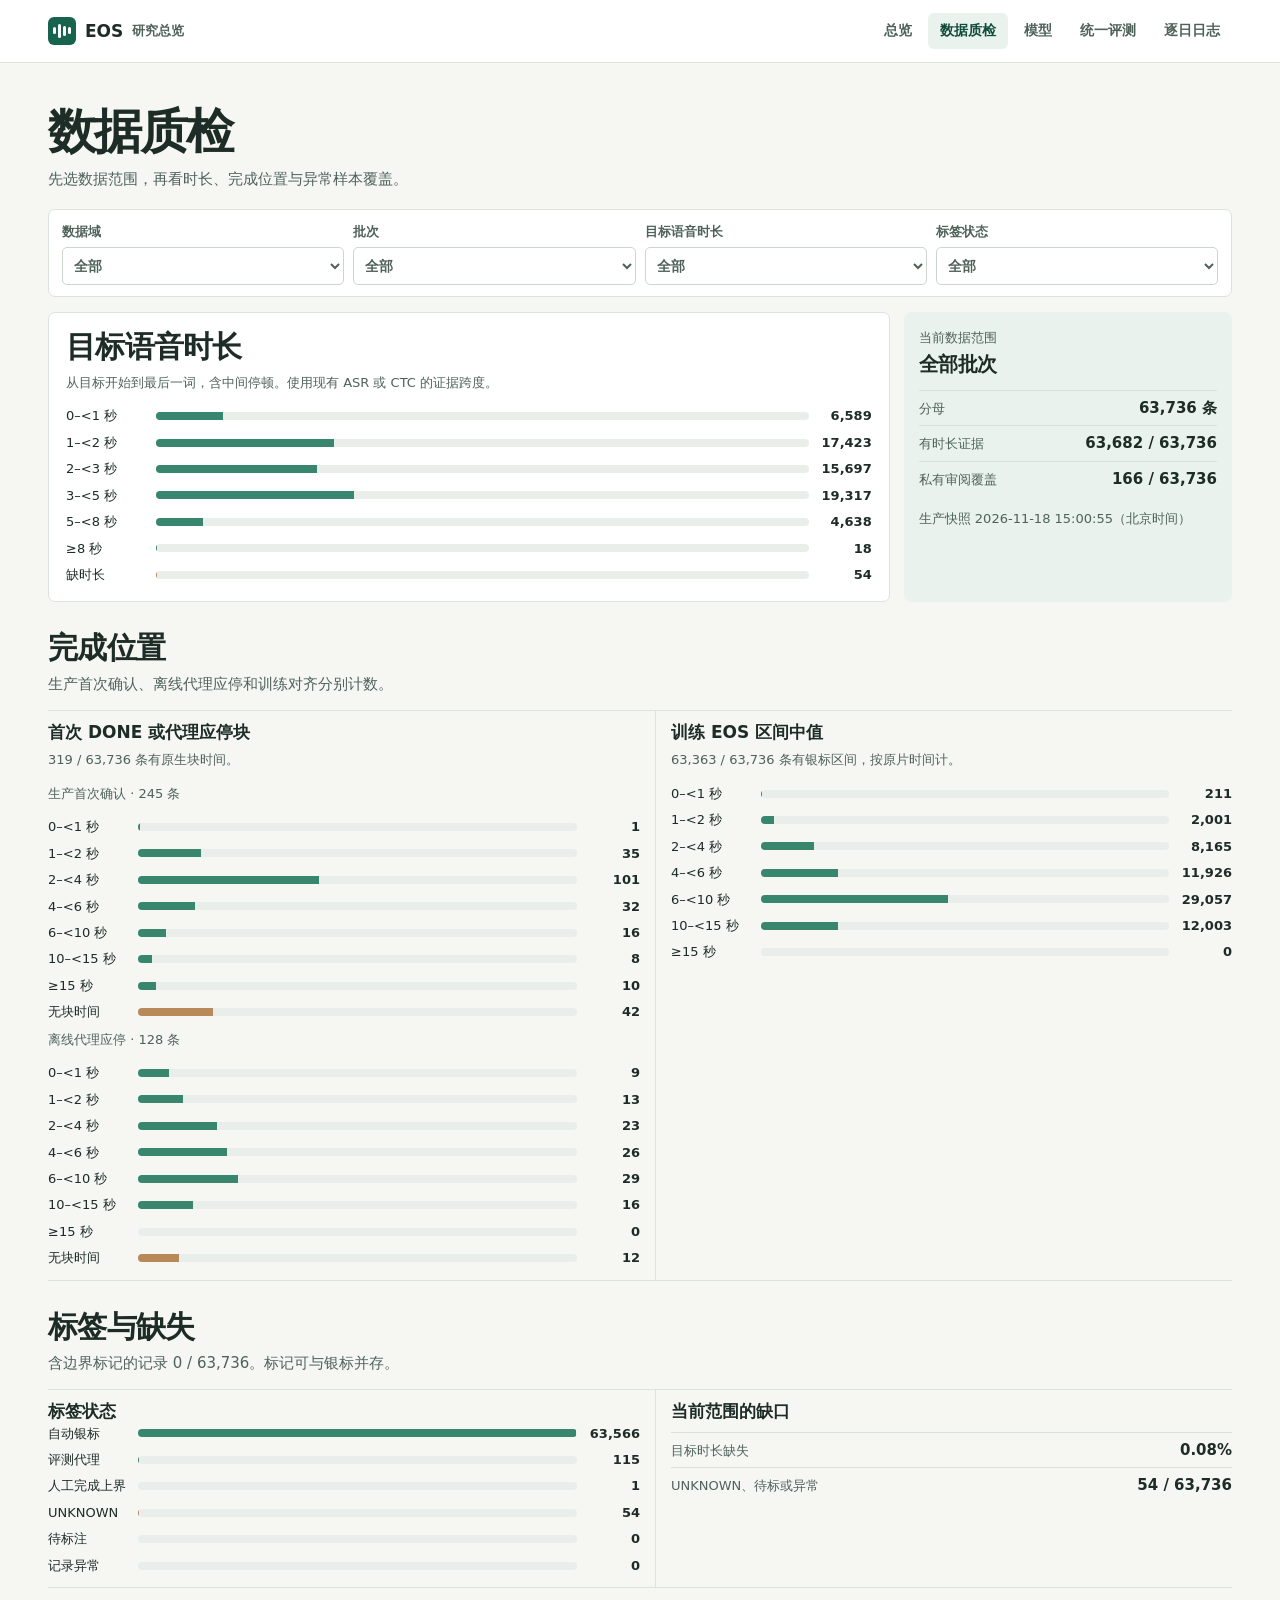
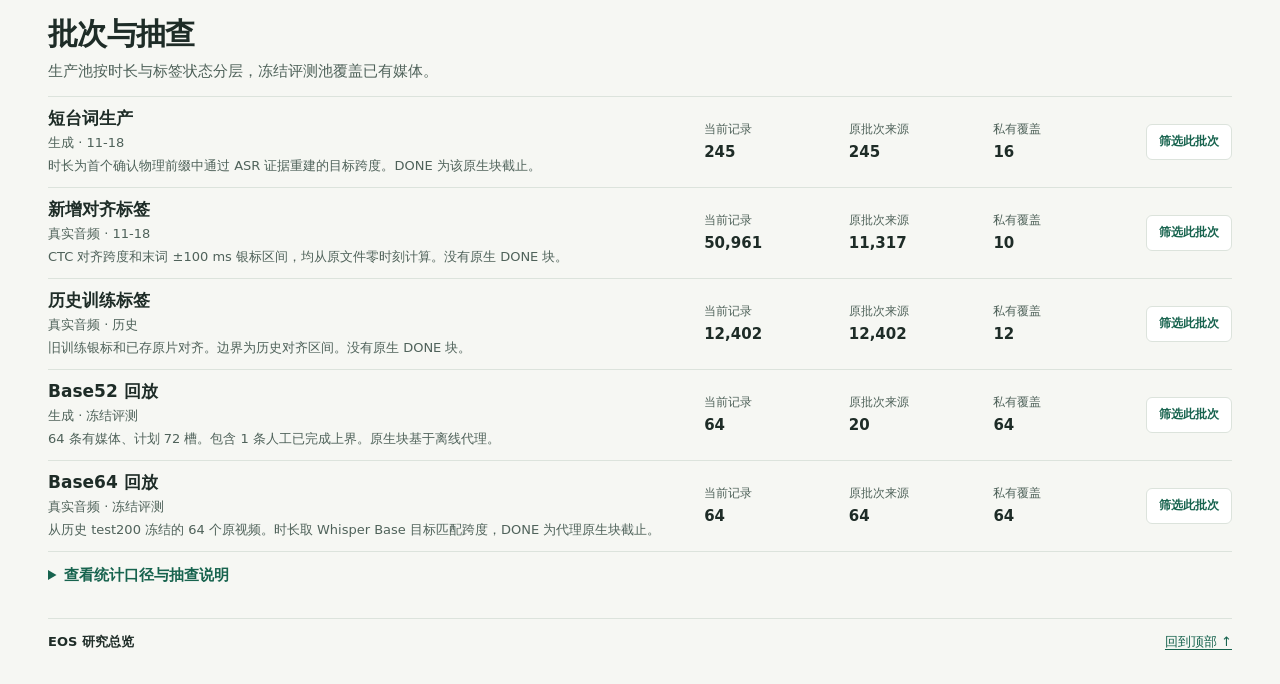
==== commit 39c39a53: "Document EOS architecture and verified training supervision" ====
--- a/quality/index.html
+++ b/quality/index.html
@@ -17,6 +17,7 @@
       <nav class="site-nav" aria-label="站点导航">
         <a href="../">总览</a>
         <a href="./" aria-current="page">数据质检</a>
+        <a href="../#model">模型</a>
         <a href="../#evaluation">统一评测</a>
         <a href="../#log">逐日日志</a>
       </nav>
--- a/styles.css
+++ b/styles.css
@@ -181,3 +181,44 @@
   .log-layout article { padding: 11px; }
   .log-layout dl { grid-template-columns: 4em 1fr; gap: 5px; }
 }
+
+.model-heading { display: flex; align-items: baseline; justify-content: space-between; flex-wrap: wrap; gap: 8px; }
+.model-heading nav { display: flex; flex-wrap: wrap; gap: 8px 15px; font-size: 13px; font-weight: 680; }
+.model-figure { margin: 0; min-width: 0; padding: 16px; border: 1px solid var(--line); border-radius: 8px; background: var(--white); }
+.model-figure figcaption { display: flex; flex-wrap: wrap; align-items: baseline; justify-content: space-between; gap: 4px 12px; margin-bottom: 11px; }
+.model-inputs, .model-outputs { display: grid; grid-template-columns: repeat(2,minmax(0,1fr)); gap: 9px; }
+.model-node { padding: 10px 12px; min-width: 0; border: 1px solid var(--line); border-radius: 6px; background: #f5f7f4; }
+.model-node p, .model-state, .model-figure li span, .inference-line p { margin-top: 4px; color: var(--muted); font-size: 13px; }
+.model-figure code, .model-table code { font: .95em ui-monospace, SFMono-Regular, monospace; color: var(--accent-dark); overflow-wrap: anywhere; }
+.model-flow { display: grid; grid-template-columns: repeat(4,minmax(0,1fr)); gap: 15px; list-style: none; margin: 0; padding: 12px 0; }
+.model-flow li { position: relative; min-width: 0; padding: 9px 10px; border-top: 2px solid #84a99a; background: #f5f7f4; }
+.model-flow li:not(:last-child)::after { content: "→"; position: absolute; right: -15px; top: 40%; color: var(--accent); font-weight: 730; }
+.model-flow li span { display: block; }
+.model-state { margin: 0 0 9px; padding: 7px 9px; background: var(--light); border-left: 2px solid var(--hit); }
+.model-state strong, .inference-line strong { color: var(--ink); }
+.model-outputs .output-done { background: var(--light); }
+.inference-line { margin-top: 10px; }
+.model-subsection { margin-top: 17px; }
+.model-subsection > p { margin: 5px 0 8px; color: var(--muted); }
+.supervision-rows { display: grid; grid-template-columns: repeat(3,minmax(0,1fr)); border-block: 1px solid var(--line); }
+.supervision-rows article { min-width: 0; padding: 9px 10px; }
+.supervision-rows article:first-child { padding-left: 0; }
+.supervision-rows article + article { border-left: 1px solid var(--line); }
+.supervision-rows h4 { margin: 0 0 4px; font-size: 14px; }
+.supervision-rows p { color: var(--muted); font-size: 13px; }
+.model-subsection > .table-box { margin-top: 7px; }
+.model-table th[scope="row"] { color: var(--ink); white-space: normal; min-width: 103px; background: transparent; font-size: 13px; }
+.model-table td { width: 42%; }
+.model-evidence { margin-top: 7px; color: var(--muted); font-size: 13px; }
+.model-evidence summary { cursor: pointer; color: var(--accent); font-weight: 680; }
+.model-evidence p { margin-top: 5px; }
+@media (max-width: 620px) {
+  .model-figure { padding: 10px; }
+  .model-inputs, .model-outputs, .model-flow, .supervision-rows { grid-template-columns: 1fr; }
+  .model-flow { gap: 11px; }
+  .model-flow li:not(:last-child)::after { content: "↓"; top: auto; bottom: -16px; right: 12px; }
+  .supervision-rows article { padding: 8px 0; }
+  .supervision-rows article + article { border-left: 0; border-top: 1px solid var(--line); }
+}
+.supervision-path { display: flex; flex-wrap: wrap; gap: 4px 12px; margin: 6px 0 8px; padding: 7px 10px; list-style: none; background: var(--light); color: var(--accent-dark); font-size: 13px; font-weight: 660; }
+.supervision-path li + li::before { content: "→"; margin-right: 9px; }
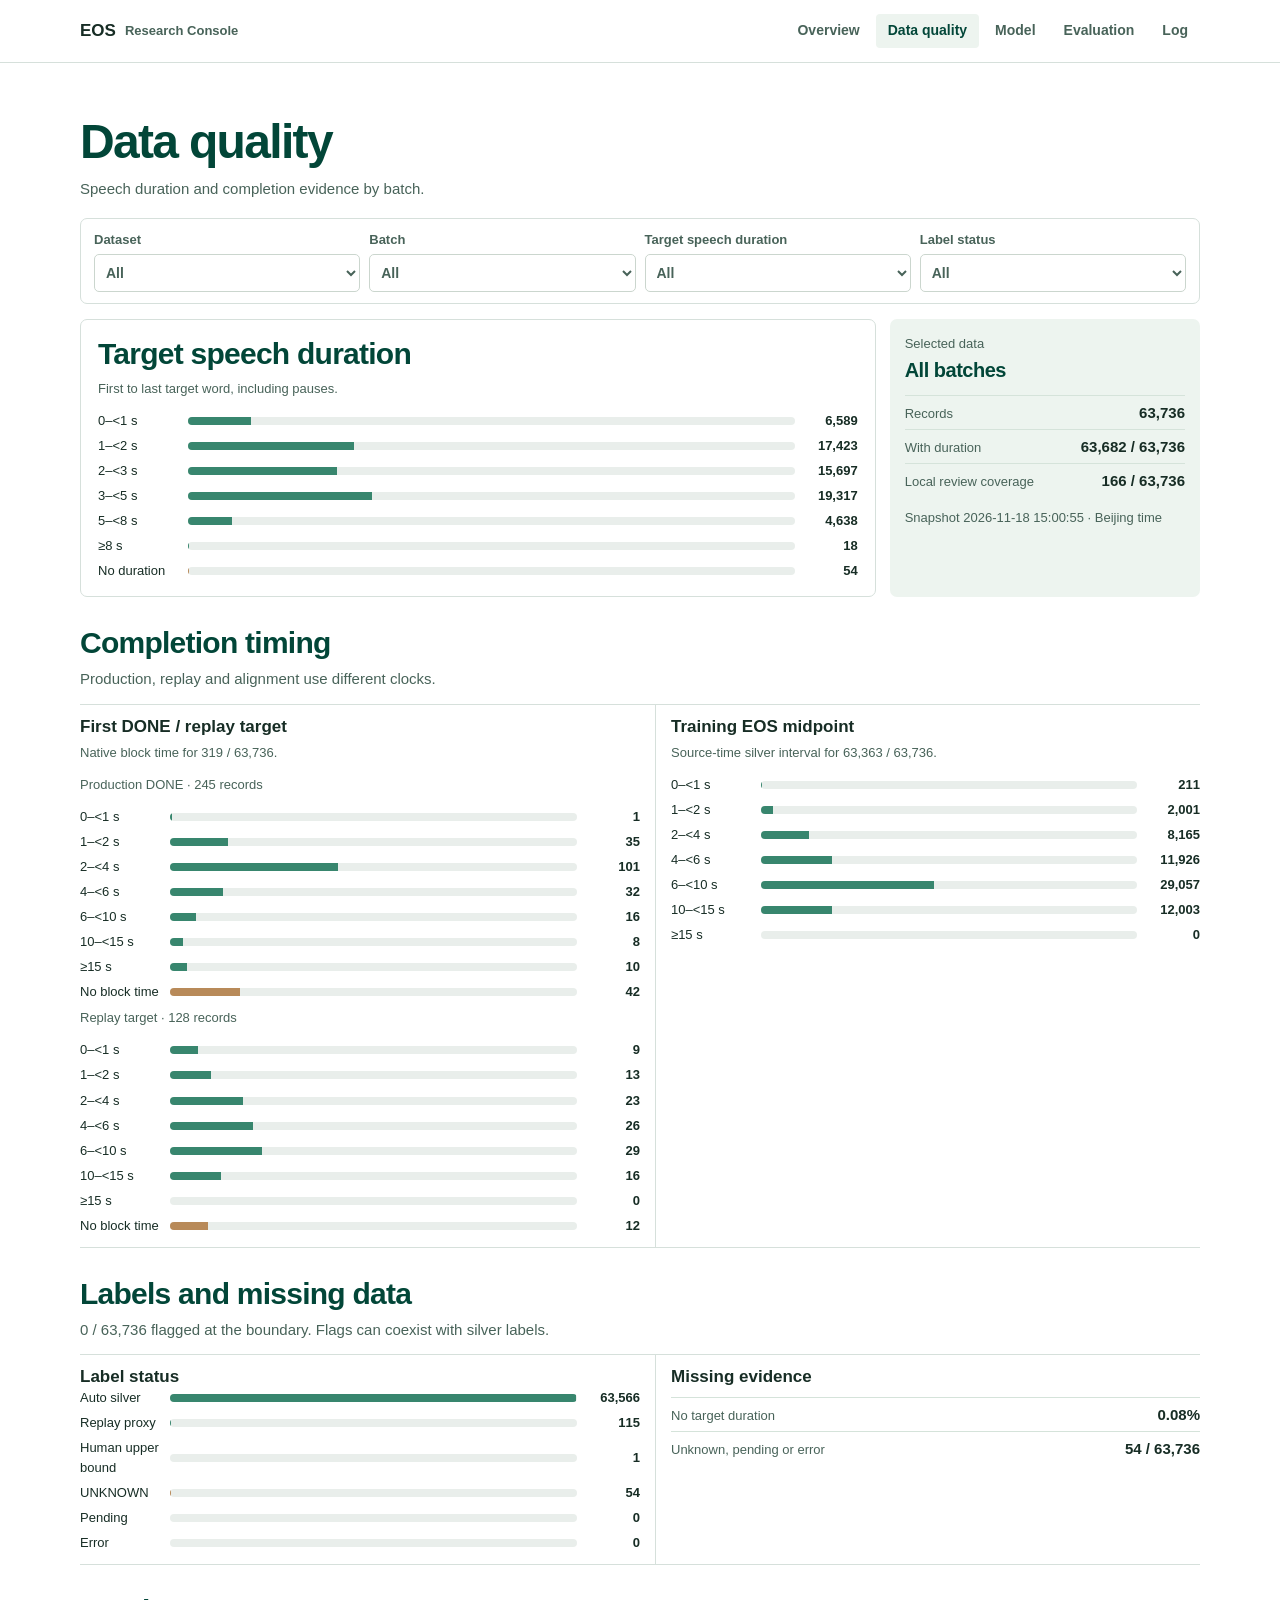
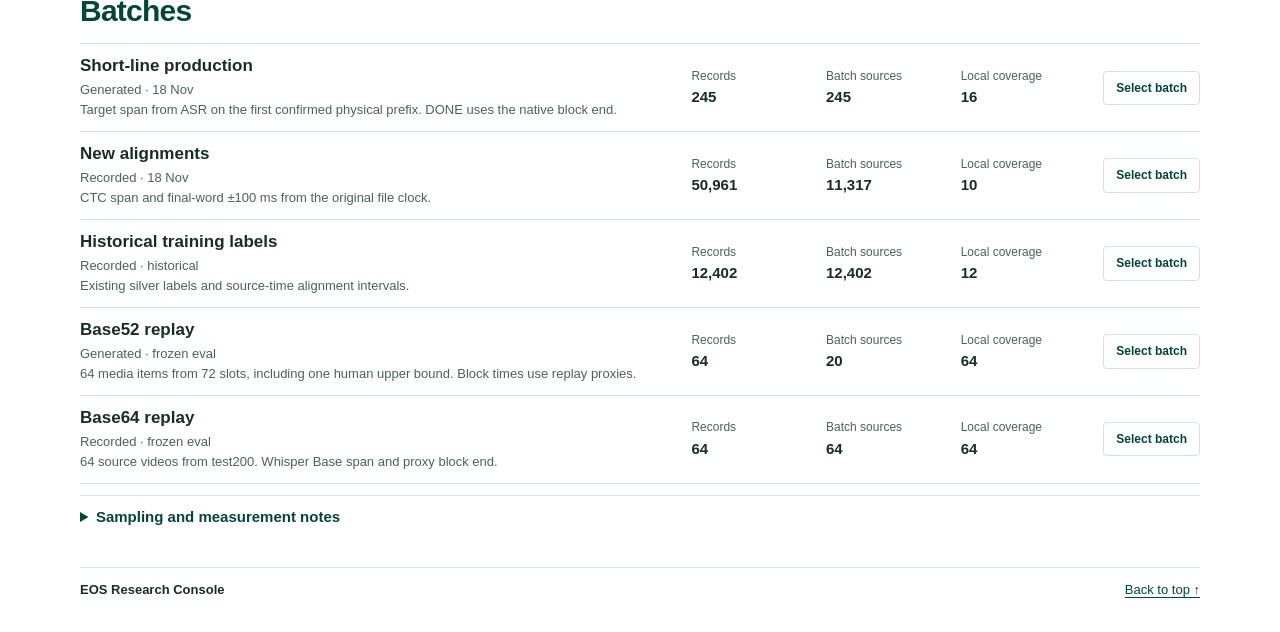
==== commit 942b5c9c: "Use a minimal English research console and redraw EOS architecture" ====
--- a/quality/index.html
+++ b/quality/index.html
@@ -1,91 +1,91 @@
 <!doctype html>
-<html lang="zh-CN">
+<html lang="en">
 <head>
   <meta charset="utf-8">
   <meta name="viewport" content="width=device-width, initial-scale=1">
-  <meta name="description" content="按批次查看 EOS 数据的目标语音时长、完成时间、标签分布与抽查覆盖。">
-  <title>数据质检 · EOS 研究总览</title>
+  <meta name="description" content="Speech duration, completion timing and review coverage by dataset and batch.">
+  <title>Data Quality · EOS</title>
   <link rel="stylesheet" href="../styles.css">
   <link rel="stylesheet" href="quality.css">
   <script src="quality.js" defer></script>
 </head>
 <body>
-  <a class="skip" href="#overview">跳到正文</a>
+  <a class="skip" href="#overview">Skip to content</a>
   <header class="site-header">
     <div class="site-inner">
-      <a class="brand" href="../"><span class="mark" aria-hidden="true"><i></i><i></i><i></i><i></i></span>EOS <span>研究总览</span></a>
-      <nav class="site-nav" aria-label="站点导航">
-        <a href="../">总览</a>
-        <a href="./" aria-current="page">数据质检</a>
-        <a href="../#model">模型</a>
-        <a href="../#evaluation">统一评测</a>
-        <a href="../#log">逐日日志</a>
+      <a class="brand" href="../">EOS <span>Research Console</span></a>
+      <nav class="site-nav" aria-label="Site navigation">
+        <a href="../">Overview</a>
+        <a href="./" aria-current="page">Data quality</a>
+        <a href="../#model">Model</a>
+        <a href="../#evaluation">Evaluation</a>
+        <a href="../#log">Log</a>
       </nav>
     </div>
   </header>
   <main id="overview">
     <header class="page-heading">
-      <h1>数据质检</h1>
-      <p>先选数据范围，再看时长、完成位置与异常样本覆盖。</p>
+      <h1>Data quality</h1>
+      <p>Speech duration and completion evidence by batch.</p>
     </header>
-    <p id="loading" role="status">正在读取聚合数据…</p>
+    <p id="loading" role="status">Loading data…</p>
     <div id="dashboard" hidden>
-      <section class="filter-panel" aria-label="数据筛选">
+      <section class="filter-panel" aria-label="Data filters">
         <div class="filters">
-          <label>数据域<select id="q-domain"><option value="">全部</option><option>RAVEN</option><option>Speaker</option></select></label>
-          <label>批次<select id="q-batch"><option value="">全部</option></select></label>
-          <label>目标语音时长<select id="q-duration"></select></label>
-          <label>标签状态<select id="q-status"></select></label>
+          <label>Dataset<select id="q-domain"><option value="">All</option><option>RAVEN</option><option>Speaker</option></select></label>
+          <label>Batch<select id="q-batch"><option value="">All</option></select></label>
+          <label>Target speech duration<select id="q-duration"></select></label>
+          <label>Label status<select id="q-status"></select></label>
         </div>
       </section>
       <section class="quality-core" id="distributions">
         <aside class="scope" aria-labelledby="q-scope">
-          <p>当前数据范围</p>
+          <p>Selected data</p>
           <h2 id="q-scope"></h2>
           <dl aria-live="polite">
-            <div><dt>分母</dt><dd id="q-n"></dd></div>
-            <div><dt>有时长证据</dt><dd id="q-known"></dd></div>
-            <div><dt>私有审阅覆盖</dt><dd id="q-playable"></dd></div>
+            <div><dt>Records</dt><dd id="q-n"></dd></div>
+            <div><dt>With duration</dt><dd id="q-known"></dd></div>
+            <div><dt>Local review coverage</dt><dd id="q-playable"></dd></div>
           </dl>
           <p id="snapshot"></p>
         </aside>
         <article class="primary-chart">
-          <h2>目标语音时长</h2>
-          <p>从目标开始到最后一词，含中间停顿。使用现有 ASR 或 CTC 的证据跨度。</p>
+          <h2>Target speech duration</h2>
+          <p>First to last target word, including pauses.</p>
           <div id="speech-chart"></div>
         </article>
       </section>
       <section class="quality-section" aria-labelledby="time-title">
-        <div class="section-head"><h2 id="time-title">完成位置</h2><p>生产首次确认、离线代理应停和训练对齐分别计数。</p></div>
+        <div class="section-head"><h2 id="time-title">Completion timing</h2><p>Production, replay and alignment use different clocks.</p></div>
         <div class="chart-grid">
-          <article><h3>首次 DONE 或代理应停块</h3><p id="done-note"></p><div id="done-chart"></div><div id="proxy-chart"></div></article>
-          <article><h3>训练 EOS 区间中值</h3><p id="interval-note"></p><div id="interval-chart"></div></article>
+          <article><h3>First DONE / replay target</h3><p id="done-note"></p><div id="done-chart"></div><div id="proxy-chart"></div></article>
+          <article><h3>Training EOS midpoint</h3><p id="interval-note"></p><div id="interval-chart"></div></article>
         </div>
       </section>
       <section class="quality-section" aria-labelledby="coverage-title">
-        <div class="section-head"><h2 id="coverage-title">标签与缺失</h2><p id="label-note"></p></div>
+        <div class="section-head"><h2 id="coverage-title">Labels and missing data</h2><p id="label-note"></p></div>
         <div class="chart-grid">
-          <article><h3>标签状态</h3><div id="status-chart"></div></article>
+          <article><h3>Label status</h3><div id="status-chart"></div></article>
           <article class="missing-summary">
-            <h3>当前范围的缺口</h3>
+            <h3>Missing evidence</h3>
             <dl>
-              <div><dt>目标时长缺失</dt><dd id="q-missing"></dd></div>
-              <div><dt>UNKNOWN、待标或异常</dt><dd id="q-state"></dd></div>
+              <div><dt>No target duration</dt><dd id="q-missing"></dd></div>
+              <div><dt>Unknown, pending or error</dt><dd id="q-state"></dd></div>
             </dl>
           </article>
         </div>
       </section>
       <section class="quality-section" id="batches">
-        <div class="section-head"><h2>批次与抽查</h2><p>生产池按时长与标签状态分层，冻结评测池覆盖已有媒体。</p></div>
+        <div class="section-head"><h2>Batches</h2></div>
         <div id="batch-grid" class="batch-grid"></div>
         <details class="method-note">
-          <summary>查看统计口径与抽查说明</summary>
+          <summary>Sampling and measurement notes</summary>
           <p id="quality-notes"></p>
-          <p>打开随交付提供的本机样本审阅入口，选择同一批次或标签状态。抽查用于发现问题，生产集通过率需另行估计。</p>
+          <p>Local Sample review supports the same filters. Production samples are stratified by duration and label status. Review coverage measures the number available for inspection.</p>
         </details>
       </section>
     </div>
-    <footer><b>EOS 研究总览</b><a href="#overview">回到顶部 ↑</a></footer>
+    <footer><b>EOS Research Console</b><a href="#overview">Back to top ↑</a></footer>
   </main>
 </body>
 </html>
--- a/styles.css
+++ b/styles.css
@@ -1,24 +1,25 @@
 :root {
   color-scheme: light;
-  --bg: #f6f7f3;
+  --bg: #ffffff;
   --white: #fff;
-  --ink: #1e2c27;
-  --muted: #4f625a;
-  --line: #dce3dc;
-  --accent: #17634e;
-  --accent-dark: #114b3b;
-  --light: #e9f2ed;
+  --ink: #172d25;
+  --muted: #486359;
+  --line: #d6e0db;
+  --accent: #024638;
+  --accent-dark: #024638;
+  --light: #edf4ef;
   --hit: #38866e;
   --early: #c88b45;
   --late: #709193;
   --miss: #d5dfda;
-  --font: -apple-system, BlinkMacSystemFont, "PingFang SC", "Microsoft YaHei", system-ui, sans-serif;
+  --font: Arial, "Helvetica Neue", sans-serif;
 }
 * { box-sizing: border-box; }
-body { margin: 0; background: var(--bg); color: var(--ink); font: 15px/1.65 var(--font); }
+body { margin: 0; background: var(--bg); color: var(--ink); font: 15px/1.54 var(--font); }
 h1, h2, h3, p, dl, dd { margin: 0; }
 h1, h2, h3 { line-height: 1.28; }
-h1 { font-size: clamp(32px, 4.2vw, 56px); letter-spacing: -.045em; }
+h1 { font-size: clamp(32px, 4.2vw, 56px); letter-spacing: -.035em; }
+h1, h2 { color: var(--accent); }
 h2 { font-size: clamp(23px, 2.5vw, 30px); letter-spacing: -.025em; }
 h3 { font-size: 17px; }
 small { font-size: 13px; color: var(--muted); }
@@ -35,26 +36,20 @@
 .skip:focus { transform: none; }
 
 .site-header { position: sticky; top: 0; z-index: 5; background: var(--white); border-bottom: 1px solid var(--line); }
-.site-inner, main { width: min(1184px, 100% - 64px); margin-inline: auto; }
+.site-inner, main { width: min(1120px, 100% - 64px); margin-inline: auto; }
 .site-inner { display: flex; align-items: center; justify-content: space-between; gap: 20px; min-height: 62px; }
 .brand { display: inline-flex; align-items: center; gap: 9px; flex: none; color: var(--ink); font-size: 17px; font-weight: 790; text-decoration: none; }
-.brand > span:last-child { font-size: 13px; font-weight: 630; color: var(--muted); }
-.mark { display: inline-flex; align-items: center; justify-content: center; gap: 2px; width: 28px; height: 28px; border-radius: 6px; background: var(--accent); }
-.mark i { width: 3px; height: 7px; border-radius: 2px; background: white; }
-.mark i:nth-child(2) { height: 14px; }
-.mark i:nth-child(3) { height: 10px; }
+.brand > span { font-size: 13px; font-weight: 630; color: var(--muted); }
 .site-nav { display: flex; flex-wrap: wrap; gap: 4px; align-items: center; }
 .site-nav a { padding: 6px 12px; border-radius: 6px; color: var(--muted); font-weight: 660; font-size: 14px; white-space: nowrap; text-decoration: none; }
 .site-nav a:hover, .site-nav a[aria-current] { color: var(--accent-dark); background: var(--light); }
 
-main { min-width: 0; padding: 38px 0 20px; }
-main > section { margin-top: 40px; }
-.hero { display: grid; grid-template-columns: 1.3fr 1fr; align-items: end; gap: clamp(24px, 6vw, 76px); padding: 8px 0 24px; }
+main { min-width: 0; padding: 48px 0 20px; }
+main > section { margin-top: 46px; padding-top: 23px; border-top: 1px solid var(--line); }
+.hero { display: grid; grid-template-columns: 1.3fr 1fr; align-items: end; gap: clamp(24px, 6vw, 76px); padding: 8px 0 1px; }
 .hero > * { min-width: 0; }
 .intro p { margin-top: 9px; color: var(--muted); }
 .intro .snapshot { margin: 0 0 11px; font-size: 13px; font-weight: 700; color: var(--accent); }
-.intro .project-state { margin-top: 15px; padding-left: 12px; border-left: 2px solid var(--hit); }
-.project-state strong { color: var(--ink); }
 .actions { display: flex; flex-wrap: wrap; gap: 12px; align-items: center; margin-top: 17px; }
 .button, .draw-button { display: inline-flex; align-items: center; justify-content: center; gap: 9px; border: 1px solid var(--line); border-radius: 6px; background: var(--white); color: var(--accent); padding: 7px 12px; font-size: 14px; font-weight: 700; text-decoration: none; }
 .button.primary, .draw-button { background: var(--accent); border-color: var(--accent); color: white; }
@@ -77,32 +72,24 @@
 .legend span { display: inline-flex; gap: 5px; align-items: center; }
 .legend i { width: 8px; height: 8px; border-radius: 2px; }
 
-.quick-links { display: grid; grid-template-columns: repeat(3, minmax(0, 1fr)); border-block: 1px solid var(--line); }
-.quick-links a { min-width: 0; padding: 12px 14px; color: var(--ink); text-decoration: none; }
-.quick-links a + a { border-left: 1px solid var(--line); }
-.quick-links a:first-child { padding-left: 0; }
-.quick-links small { display: block; }
-.quick-links a:hover strong { color: var(--accent); text-decoration: underline; }
 .section-head { margin-bottom: 13px; }
-.section-head p, .panel p, .explain { color: var(--muted); }
+.section-head p, .panel p { color: var(--muted); }
 .section-head p { margin-top: 5px; }
-.pair, .open-grid, .eval-summary { display: grid; grid-template-columns: repeat(2, minmax(0, 1fr)); gap: 12px; }
+.pair, .open-grid { display: grid; grid-template-columns: repeat(2, minmax(0, 1fr)); gap: 12px; }
+.motivation-examples { margin-top: 12px; }
+.motivation-note { margin-top: 10px; color: var(--muted); font-size: 13px; }
+.demo-video { display: block; width: 100%; aspect-ratio: 16 / 9; background: #172d25; border-radius: 6px; margin: 12px 0; }
+.demo-case h4 { margin: 14px 0 4px; font-size: 15px; }
+.demo-case blockquote { margin: 5px 0 12px; padding-left: 10px; border-left: 2px solid var(--line); }
+.demo-case ol { margin: 6px 0 10px; padding-left: 1.45rem; }
+.demo-case time { font-variant-numeric: tabular-nums; font-weight: 680; }
+.demo-case details { margin-top: 12px; }
+.demo-case summary { color: var(--accent); font-weight: 680; cursor: pointer; }
 .panel { min-width: 0; padding: 15px 17px; border: 1px solid var(--line); border-radius: 8px; background: var(--white); }
 .panel p { margin-top: 6px; }
 .panel dl { display: grid; grid-template-columns: repeat(3, minmax(0, 1fr)); gap: 7px; margin: 10px 0 5px; }
 .panel dt { color: var(--muted); font-size: 12px; }
 .panel dd { font-size: 20px; font-weight: 730; font-variant-numeric: tabular-nums; }
-.callout { padding: 10px 13px; margin-top: 12px; border-left: 2px solid #84a99a; color: var(--muted); background: var(--light); }
-.callout b { color: var(--ink); }
-.callout p { margin-top: 3px; }
-.architecture h3 span { margin-left: 7px; color: var(--muted); font-size: 12px; }
-.explain { margin: 10px 0; }
-.eval-summary { grid-template-columns: repeat(3, minmax(0, 1fr)); gap: 0; border-block: 1px solid var(--line); }
-.eval-summary article { padding: 10px 13px; min-width: 0; }
-.eval-summary article:first-child { padding-left: 0; }
-.eval-summary article + article { border-left: 1px solid var(--line); }
-.eval-summary strong { display: block; font-size: 24px; line-height: 1.25; font-variant-numeric: tabular-nums; }
-.eval-summary p { font-size: 12px; color: var(--muted); }
 
 .table-box { overflow: auto; border: 1px solid var(--line); border-radius: 6px; background: var(--white); }
 table { width: 100%; border-collapse: collapse; font-size: 13px; text-align: left; }
@@ -116,7 +103,7 @@
 .training-table td:nth-child(2) { width: 32%; }
 .training-table td:nth-child(3) { width: 28%; }
 
-.matrix, .probe, .findings { margin-top: 12px; }
+.matrix, .probe { margin-top: 12px; }
 .matrix-title { display: flex; flex-wrap: wrap; justify-content: space-between; align-items: baseline; gap: 7px; }
 .matrix-title a { font-size: 12px; }
 .filters { display: grid; grid-template-columns: repeat(4, minmax(0, 1fr)); gap: 9px; margin-top: 10px; }
@@ -166,15 +153,10 @@
   .site-nav a { padding: 5px 8px; min-height: 32px; font-size: 13px; }
   [id] { scroll-margin-top: 99px; }
   main { padding-top: 23px; }
-  main > section { margin-top: 28px; }
+  main > section { margin-top: 29px; padding-top: 18px; }
   .hero, .pair, .open-grid { grid-template-columns: 1fr; }
   .hero { padding-top: 0; gap: 15px; }
   .hero-chart { padding: 12px; }
-  .quick-links a { padding-inline: 7px; font-size: 13px; }
-  .quick-links small, .eval-summary small { font-size: 11px; line-height: 1.35; }
-  .eval-summary article { padding-inline: 6px; }
-  .eval-summary strong { font-size: 20px; }
-  .eval-summary p { font-size: 11px; }
   .panel { padding: 12px; }
   .log-layout { padding: 0; grid-template-columns: 1fr; gap: 0; }
   .log-layout nav { display: flex; overflow-x: auto; padding: 6px; }
@@ -182,43 +164,43 @@
   .log-layout dl { grid-template-columns: 4em 1fr; gap: 5px; }
 }
 
-.model-heading { display: flex; align-items: baseline; justify-content: space-between; flex-wrap: wrap; gap: 8px; }
-.model-heading nav { display: flex; flex-wrap: wrap; gap: 8px 15px; font-size: 13px; font-weight: 680; }
-.model-figure { margin: 0; min-width: 0; padding: 16px; border: 1px solid var(--line); border-radius: 8px; background: var(--white); }
-.model-figure figcaption { display: flex; flex-wrap: wrap; align-items: baseline; justify-content: space-between; gap: 4px 12px; margin-bottom: 11px; }
-.model-inputs, .model-outputs { display: grid; grid-template-columns: repeat(2,minmax(0,1fr)); gap: 9px; }
-.model-node { padding: 10px 12px; min-width: 0; border: 1px solid var(--line); border-radius: 6px; background: #f5f7f4; }
-.model-node p, .model-state, .model-figure li span, .inference-line p { margin-top: 4px; color: var(--muted); font-size: 13px; }
-.model-figure code, .model-table code { font: .95em ui-monospace, SFMono-Regular, monospace; color: var(--accent-dark); overflow-wrap: anywhere; }
-.model-flow { display: grid; grid-template-columns: repeat(4,minmax(0,1fr)); gap: 15px; list-style: none; margin: 0; padding: 12px 0; }
-.model-flow li { position: relative; min-width: 0; padding: 9px 10px; border-top: 2px solid #84a99a; background: #f5f7f4; }
-.model-flow li:not(:last-child)::after { content: "→"; position: absolute; right: -15px; top: 40%; color: var(--accent); font-weight: 730; }
-.model-flow li span { display: block; }
-.model-state { margin: 0 0 9px; padding: 7px 9px; background: var(--light); border-left: 2px solid var(--hit); }
-.model-state strong, .inference-line strong { color: var(--ink); }
-.model-outputs .output-done { background: var(--light); }
-.inference-line { margin-top: 10px; }
-.model-subsection { margin-top: 17px; }
-.model-subsection > p { margin: 5px 0 8px; color: var(--muted); }
-.supervision-rows { display: grid; grid-template-columns: repeat(3,minmax(0,1fr)); border-block: 1px solid var(--line); }
-.supervision-rows article { min-width: 0; padding: 9px 10px; }
-.supervision-rows article:first-child { padding-left: 0; }
-.supervision-rows article + article { border-left: 1px solid var(--line); }
-.supervision-rows h4 { margin: 0 0 4px; font-size: 14px; }
-.supervision-rows p { color: var(--muted); font-size: 13px; }
-.model-subsection > .table-box { margin-top: 7px; }
+.section-links { display: flex; justify-content: space-between; align-items: baseline; flex-wrap: wrap; gap: 4px 15px; }
+.hero-chart { border: 0; border-left: 1px solid var(--line); border-radius: 0; padding: 3px 0 3px 24px; }
+.hero-chart h2 { color: var(--ink); }
+.site-nav a, .button, .panel { border-radius: 4px; }
+.motivation-examples .panel, .data-overview .panel { border: 0; border-top: 1px solid var(--line); border-radius: 0; padding: 12px 0 1px; }
+.motivation-examples, .data-overview { gap: 12px 26px; }
+.motivation-examples p { margin: 4px 0; }
+.data-overview h3 small { margin-left: 5px; font-weight: normal; }
+.architecture { margin: 0; }
+.architecture-svg { display: block; width: 100%; height: auto; }
+.architecture figcaption { margin-top: 7px; color: var(--muted); font-size: 13px; }
+.architecture-mobile { display: none; }
+.supervision { margin: 17px 0 0; }
+.supervision-path { display: flex; flex-wrap: wrap; gap: 4px 12px; margin: 6px 0 8px; padding: 7px 10px; list-style: none; background: var(--light); color: var(--accent); font-size: 13px; font-weight: bold; }
+.supervision-path li + li::before { content: "→"; margin-right: 9px; }
+.method-note { margin-top: 10px; padding: 9px 0; border-top: 1px solid var(--line); }
+.method-note summary { cursor: pointer; color: var(--accent); font-weight: bold; }
+.method-note .table-box, .method-body { margin-top: 9px; }
+.method-body p { margin: 0 0 7px; max-width: 95ch; color: var(--muted); }
+.method-body p:last-child { margin-bottom: 0; }
+.evaluation-method { margin-bottom: 12px; }
 .model-table th[scope="row"] { color: var(--ink); white-space: normal; min-width: 103px; background: transparent; font-size: 13px; }
 .model-table td { width: 42%; }
-.model-evidence { margin-top: 7px; color: var(--muted); font-size: 13px; }
-.model-evidence summary { cursor: pointer; color: var(--accent); font-weight: 680; }
-.model-evidence p { margin-top: 5px; }
+.architecture code, .method-note code { font: .95em ui-monospace, SFMono-Regular, monospace; color: var(--accent); overflow-wrap: anywhere; }
+@media (max-width: 810px) {
+  .architecture-svg { display: none; }
+  .architecture-mobile { display: grid; gap: 14px; list-style: none; padding: 0; margin: 0; }
+  .architecture-mobile > li { position: relative; min-width: 0; padding: 9px 11px; border: 1px solid #ccc4db; background: #f2f0f7; border-radius: 4px; }
+  .architecture-mobile > li:not(:last-child)::after { content: "↓"; position: absolute; left: 17px; bottom: -17px; color: var(--accent); font-size: 15px; line-height: 16px; }
+  .architecture-mobile code { display: block; font-size: 12px; }
+  .architecture-mobile > li:first-child, .mobile-script { background: #edf4fa; border-color: #bacbd8; }
+  .mobile-script { margin-top: 6px; padding: 4px 7px; border-left: 2px solid #bacbd8; }
+  .architecture-mobile > .mobile-outputs { display: grid; grid-template-columns: repeat(2,minmax(0,1fr)); gap: 8px; padding: 0; background: transparent; border: 0; }
+  .mobile-outputs > div, .architecture-mobile > li:last-child { background: #e8f3eb; border: 1px solid #a7c6b5; padding: 8px 9px; border-radius: 4px; }
+  .mobile-outputs > div:last-child { background: #f5f7f6; border-color: #c7d5ce; }
+}
 @media (max-width: 620px) {
-  .model-figure { padding: 10px; }
-  .model-inputs, .model-outputs, .model-flow, .supervision-rows { grid-template-columns: 1fr; }
-  .model-flow { gap: 11px; }
-  .model-flow li:not(:last-child)::after { content: "↓"; top: auto; bottom: -16px; right: 12px; }
-  .supervision-rows article { padding: 8px 0; }
-  .supervision-rows article + article { border-left: 0; border-top: 1px solid var(--line); }
-}
-.supervision-path { display: flex; flex-wrap: wrap; gap: 4px 12px; margin: 6px 0 8px; padding: 7px 10px; list-style: none; background: var(--light); color: var(--accent-dark); font-size: 13px; font-weight: 660; }
-.supervision-path li + li::before { content: "→"; margin-right: 9px; }
+  .hero-chart { padding: 10px 0 0; border: 0; border-top: 1px solid var(--line); }
+  .hero { gap: 21px; }
+}
